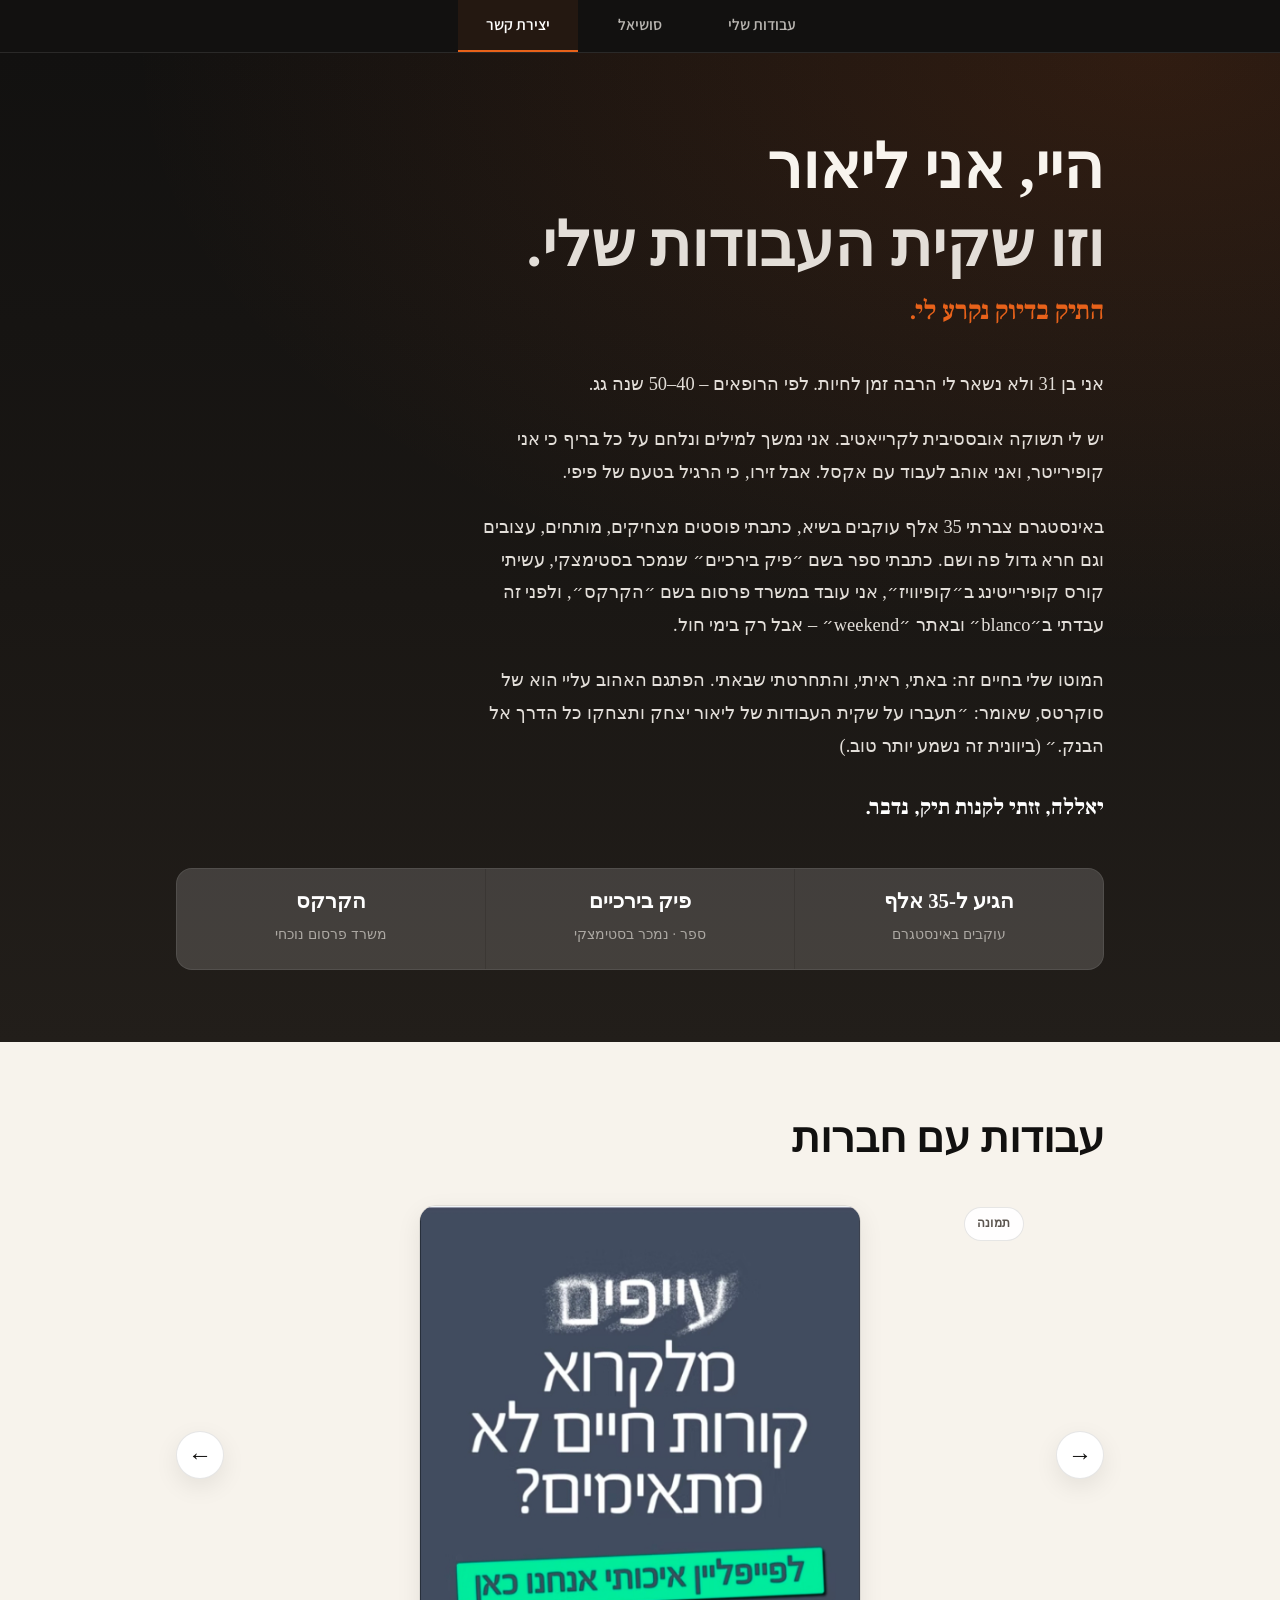
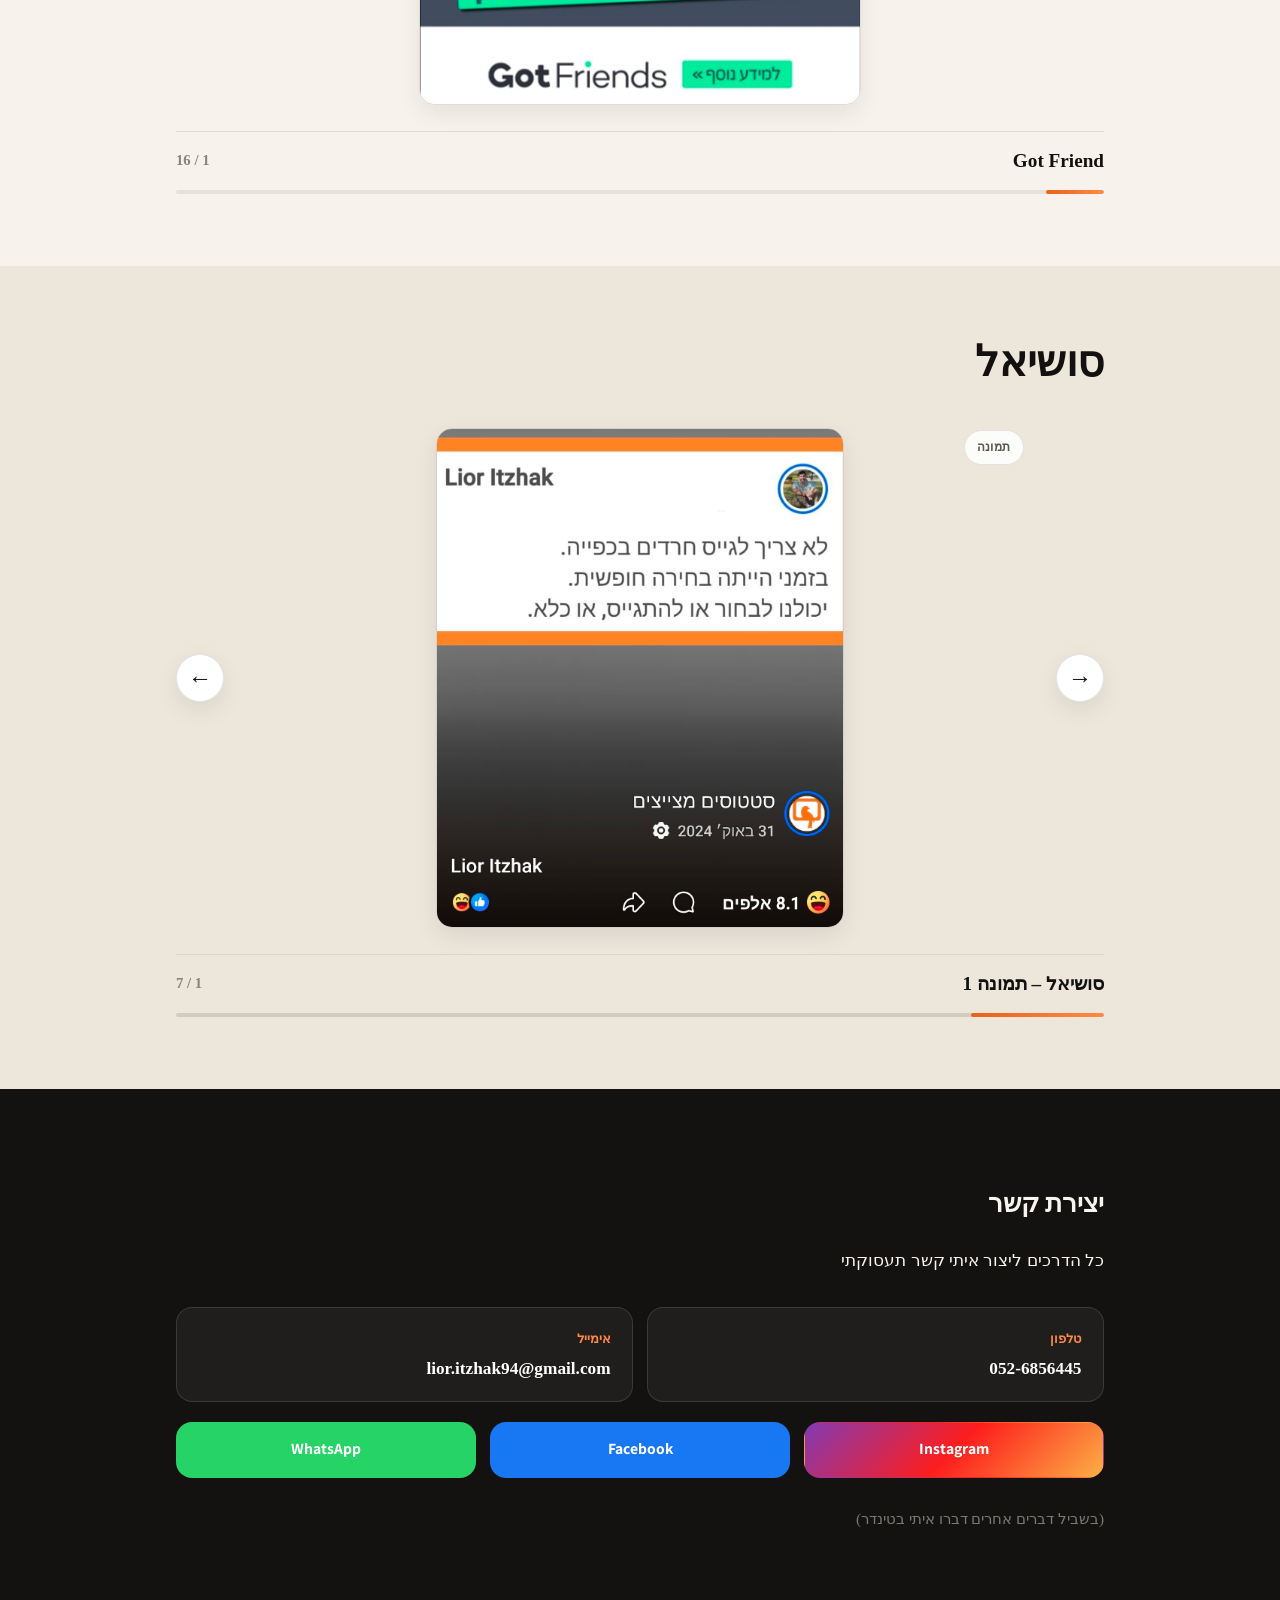
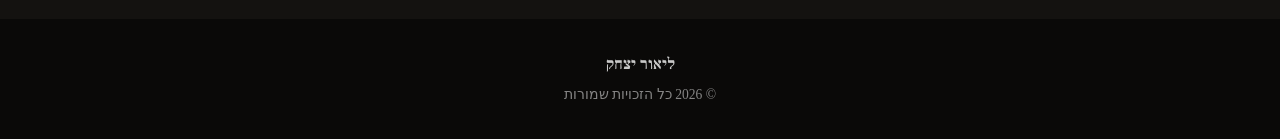
==== index.html @ 37bd74d2 "Update book title and description in HTML, enhance text styling in CSS for improved readability and " ====
<!DOCTYPE html>
<html lang="he" dir="rtl">
<head>
  <meta charset="UTF-8">
  <meta name="viewport" content="width=device-width, initial-scale=1.0, viewport-fit=cover">
  <meta name="description" content="ליאור יצחק – קופירייטר. תיק עבודות, חברות, סושיאל וסרטונים.">
  <meta name="theme-color" content="#141210">
  <title>ליאור יצחק | קופירייטר</title>
  <link rel="stylesheet" href="styles.css">
</head>
<body>
  <a class="skip-link" href="#main-content">דלג לתוכן הראשי</a>

  <header class="site-nav" role="banner">
    <nav class="site-nav-inner" aria-label="ניווט בעמוד">
      <ul class="site-nav-list">
        <li><a href="#companies-section" data-section="companies-section">עבודות שלי</a></li>
        <li><a href="#social-section" data-section="social-section">סושיאל</a></li>
        <li><a href="#contact-section" data-section="contact-section">יצירת קשר</a></li>
      </ul>
    </nav>
  </header>

  <main id="main-content" class="site-main" tabindex="-1">
    <section class="opening" aria-labelledby="hero-heading">
      <div class="opening-inner">
        <h1 id="hero-heading">היי, אני ליאור<br><span class="hero-accent">וזו שקית העבודות שלי.</span></h1>
        <p class="opening-lead">התיק בדיוק נקרע לי.</p>

        <div class="opening-body">
          <p>אני בן 31 ולא נשאר לי הרבה זמן לחיות. לפי הרופאים – 40–50 שנה גג.</p>
          <p>
            יש לי תשוקה אובססיבית לקרייאטיב. אני נמשך למילים ונלחם על כל בריף כי אני קופירייטר,
            ואני אוהב לעבוד עם אקסל. אבל זירו, כי הרגיל בטעם של פיפי.
          </p>
          <p>
            באינסטגרם צברתי 35 אלף עוקבים בשיא, כתבתי פוסטים מצחיקים, מותחים, עצובים
            וגם חרא גדול פה ושם. כתבתי ספר בשם ״פיק בירכיים״ שנמכר בסטימצקי, עשיתי קורס קופירייטינג ב״קופיוויז״,
            אני עובד במשרד פרסום בשם ״הקרקס״, ולפני זה עבדתי ב״blanco״ ובאתר ״weekend״ – אבל רק בימי חול.
          </p>
          <p>
            המוטו שלי בחיים זה: באתי, ראיתי, והתחרטתי שבאתי. הפתגם האהוב עליי הוא של סוקרטס, שאומר:
            ״תעברו על שקית העבודות של ליאור יצחק ותצחקו כל הדרך אל הבנק.״
            (ביוונית זה נשמע יותר טוב.)
          </p>
          <p class="opening-closer">יאללה, זזתי לקנות תיק, נדבר.</p>
        </div>

        <ul class="stats-bar" aria-label="נקודות עיקריות">
          <li><strong>הגיע ל-35 אלף</strong><span>עוקבים באינסטגרם</span></li>
          <li><strong>פיק בירכיים</strong><span>ספר · נמכר בסטימצקי</span></li>
          <li><strong>הקרקס</strong><span>משרד פרסום נוכחי</span></li>
        </ul>
      </div>
    </section>

    <section id="companies-section" class="showcase" aria-labelledby="companies-heading">
      <div class="showcase-inner">
        <div class="showcase-head">
          <h2 id="companies-heading">עבודות עם חברות</h2>
        </div>
        <div id="companies-carousel" class="carousel-mount"></div>
      </div>
    </section>

    <section id="social-section" class="showcase showcase--alt" aria-labelledby="social-heading">
      <div class="showcase-inner">
        <div class="showcase-head">
          <h2 id="social-heading">סושיאל</h2>
        </div>
        <div id="social-carousel" class="carousel-mount"></div>
      </div>
    </section>

    <section id="contact-section" class="contact-section" aria-labelledby="contact-heading">
      <div class="contact-inner">
        <div class="showcase-head showcase-head--light">
          <h2 id="contact-heading">יצירת קשר</h2>
          <p class="contact-intro">כל הדרכים ליצור איתי קשר תעסוקתי</p>
        </div>
        <ul class="contact-list">
          <li>
            <a class="contact-card" href="tel:+972526856445">
              <span class="contact-card-label">טלפון</span>
              <span class="contact-card-value">052-6856445</span>
            </a>
          </li>
          <li>
            <a class="contact-card" href="mailto:lior.itzhak94@gmail.com">
              <span class="contact-card-label">אימייל</span>
              <span class="contact-card-value">lior.itzhak94@gmail.com</span>
            </a>
          </li>
        </ul>

        <div class="social-buttons" aria-label="רשתות חברתיות">
          <a class="social-btn social-btn--instagram" href="https://www.instagram.com/lioritzhak94/" rel="noopener noreferrer">
            Instagram
            <span class="sr-only"> – נפתח בחלון חדש</span>
          </a>
          <a class="social-btn social-btn--facebook" href="https://www.facebook.com/share/1HHZQSNq8X/" rel="noopener noreferrer">
            Facebook
            <span class="sr-only"> – נפתח בחלון חדש</span>
          </a>
          <a class="social-btn social-btn--whatsapp" href="https://wa.me/972526856445" rel="noopener noreferrer">
            WhatsApp
            <span class="sr-only"> – נפתח בחלון חדש</span>
          </a>
        </div>
        <p class="humor-note">(בשביל דברים אחרים דברו איתי בטינדר)</p>
      </div>
    </section>
  </main>

  <footer class="site-footer" role="contentinfo">
    <p class="footer-name">ליאור יצחק</p>
    <p class="copyright">© <span id="year"></span> כל הזכויות שמורות</p>
  </footer>

  <script src="media-data.js"></script>
  <script src="main.js"></script>
</body>
</html>
---- styles.css ----
@import url("https://fonts.googleapis.com/css2?family=Assistant:wght@400;500;600;700;800&family=Frank+Ruhl+Libre:wght@500;700;800;900&display=swap");

:root {
  --ink: #121110;
  --ink-soft: #5c5650;
  --ink-muted: #8a837a;
  --cream: #f7f3ec;
  --cream-dark: #ece6db;
  --white: #ffffff;
  --dark: #141210;
  --dark-soft: #1f1c19;
  --accent: #e8621a;
  --accent-light: #ff8a47;
  --accent-dark: #b84a12;
  --line: rgba(18, 17, 16, 0.1);
  --line-dark: rgba(255, 255, 255, 0.12);
  --focus: #2563eb;
  --font-body: "Assistant", "Segoe UI", Tahoma, Arial, sans-serif;
  --font-display: "Frank Ruhl Libre", "Assistant", Georgia, "Times New Roman", serif;
  --max: 62rem;
  --radius: 24px;
  --radius-md: 16px;
  --radius-sm: 10px;
  --shadow-lg: 0 32px 64px rgba(0, 0, 0, 0.18);
  --shadow-md: 0 16px 40px rgba(0, 0, 0, 0.1);
  --shadow-sm: 0 8px 24px rgba(0, 0, 0, 0.08);
  --nav-height: 3.25rem;
  --text-body: 1.125rem;
  --leading-body: 1.75;
  --leading-tight: 1.2;
}

*,
*::before,
*::after {
  box-sizing: border-box;
}

html {
  scroll-behavior: smooth;
  scroll-padding-top: calc(var(--nav-height) + 0.75rem);
  -webkit-text-size-adjust: 100%;
  text-size-adjust: 100%;
}

@media (prefers-reduced-motion: reduce) {
  html {
    scroll-behavior: auto;
  }

  *,
  *::before,
  *::after {
    animation-duration: 0.01ms !important;
    transition-duration: 0.01ms !important;
  }
}

body {
  margin: 0;
  font-family: var(--font);
  font-size: 1.0625rem;
  line-height: 1.7;
  color: var(--ink);
  background: var(--cream);
  -webkit-font-smoothing: antialiased;
  overflow-x: hidden;
}

.sr-only {
  position: absolute;
  width: 1px;
  height: 1px;
  padding: 0;
  margin: -1px;
  overflow: hidden;
  clip: rect(0, 0, 0, 0);
  white-space: nowrap;
  border: 0;
}

.skip-link {
  position: absolute;
  top: 0;
  right: 0;
  z-index: 1000;
  padding: 0.85rem 1.25rem;
  background: var(--dark);
  color: #fff;
  font-weight: 700;
  text-decoration: none;
  transform: translateY(-120%);
}

.skip-link:focus {
  transform: translateY(0);
  outline: 4px solid var(--focus);
  outline-offset: 3px;
}

:focus-visible {
  outline: 4px solid var(--focus);
  outline-offset: 3px;
}

a {
  color: var(--accent-dark);
}

.site-main {
  overflow: hidden;
}

/* ========== NAV ========== */
.site-nav {
  position: sticky;
  top: 0;
  z-index: 900;
  background: #121110;
  border-bottom: 1px solid rgba(255, 255, 255, 0.1);
  padding-top: env(safe-area-inset-top);
}

.site-nav-inner {
  max-width: var(--max);
  margin: 0 auto;
  min-height: var(--nav-height);
}

.site-nav-list {
  display: flex;
  justify-content: center;
  align-items: stretch;
  gap: 0;
  margin: 0;
  padding: 0;
  list-style: none;
  height: 100%;
  min-height: var(--nav-height);
}

.site-nav-list li {
  flex: 1;
  display: flex;
}

.site-nav-list li:not(:last-child) {
  border-left: 1px solid rgba(255, 255, 255, 0.1);
}

.site-nav-list a {
  display: flex;
  flex: 1;
  align-items: center;
  justify-content: center;
  min-height: var(--nav-height);
  padding: 0 1rem;
  border-bottom: 2px solid transparent;
  border-radius: 0;
  text-decoration: none;
  color: rgba(248, 244, 238, 0.72);
  font-family: var(--font-body);
  font-size: 0.92rem;
  font-weight: 600;
  letter-spacing: 0;
  white-space: nowrap;
  transition: color 0.2s ease, border-color 0.2s ease, background 0.2s ease;
}

.site-nav-list a:hover {
  color: #fff;
  background: rgba(255, 255, 255, 0.04);
}

.site-nav-list a.is-active,
.site-nav-list a[aria-current="true"] {
  color: #fff;
  border-bottom-color: var(--accent);
  background: rgba(232, 98, 26, 0.08);
  box-shadow: none;
}

.site-nav-list a:focus-visible {
  color: #fff;
  background: rgba(255, 255, 255, 0.06);
}

#companies-section,
#social-section,
#contact-section {
  scroll-margin-top: calc(var(--nav-height) + 0.75rem);
}

/* ========== OPENING ========== */
.opening {
  position: relative;
  background:
    radial-gradient(ellipse 80% 60% at 90% 0%, rgba(232, 98, 26, 0.14), transparent),
    linear-gradient(180deg, #121110 0%, #1a1714 55%, #221e1a 100%);
  color: #f8f4ee;
}

.opening-inner {
  max-width: var(--max);
  margin: 0 auto;
  padding: 3.5rem 1.5rem 4rem;
}

.opening-header {
  margin-bottom: 2.5rem;
  padding-bottom: 1.5rem;
  border-bottom: 1px solid var(--line-dark);
}

.opening-brand {
  margin: 0 0 0.35rem;
  font-family: var(--font-display);
  font-size: clamp(1.1rem, 2.5vw, 1.35rem);
  font-weight: 800;
  letter-spacing: 0;
  color: var(--accent-light);
}

.opening-kicker {
  margin: 0;
  font-size: 0.9rem;
  font-weight: 600;
  letter-spacing: 0;
  color: rgba(248, 244, 238, 0.55);
}

.opening h1 {
  margin: 0 0 1rem;
  font-size: clamp(2.15rem, 7vw, 3.85rem);
  font-weight: 900;
  line-height: 1.12;
  letter-spacing: 0;
}

.hero-accent {
  display: block;
  margin-top: 0.15em;
  color: rgba(248, 244, 238, 0.9);
  font-weight: 800;
}

.opening-lead {
  margin: 0 0 2.5rem;
  font-family: var(--font-display);
  font-size: clamp(1.25rem, 3vw, 1.65rem);
  font-weight: 700;
  line-height: var(--leading-tight);
  color: var(--accent);
}

.opening-body {
  max-width: 38rem;
  font-size: 1.125rem;
  line-height: 1.78;
  color: rgba(248, 244, 238, 0.9);
}

.opening-body p {
  margin: 0 0 1.4rem;
}

.opening-closer {
  margin-top: 2rem !important;
  font-family: var(--font-display);
  font-size: 1.35rem !important;
  font-weight: 800;
  line-height: var(--leading-tight);
  color: #fff;
}

.stats-bar {
  display: grid;
  grid-template-columns: repeat(3, 1fr);
  gap: 1px;
  margin: 3rem 0 0;
  padding: 0;
  list-style: none;
  background: var(--line-dark);
  border: 1px solid var(--line-dark);
  border-radius: var(--radius-md);
  overflow: hidden;
}

.stats-bar li {
  padding: 1.25rem 1rem;
  background: rgba(255, 255, 255, 0.04);
  text-align: center;
}

.stats-bar strong {
  display: block;
  margin-bottom: 0.35rem;
  font-size: 1.3rem;
  font-weight: 800;
  line-height: var(--leading-tight);
  color: #fff;
}

.stats-bar span {
  font-size: 0.88rem;
  font-weight: 500;
  color: rgba(248, 244, 238, 0.58);
  line-height: 1.45;
}

/* ========== SHOWCASE ========== */
.showcase {
  padding: 4.5rem 0;
  background: var(--cream);
}

.showcase--alt {
  background: var(--cream-dark);
}

.showcase-inner {
  max-width: var(--max);
  margin: 0 auto;
  padding: 0 1.5rem;
}

.showcase-head {
  margin-bottom: 2rem;
}

.showcase-head--light .showcase-label--light {
  background: rgba(232, 98, 26, 0.2);
  color: var(--accent-light);
}

.showcase-head--light h2,
.showcase-head--light .contact-intro {
  color: #f8f4ee;
}

.showcase-label {
  display: inline-block;
  margin-bottom: 0.75rem;
  padding: 0.3rem 0.75rem;
  background: rgba(232, 98, 26, 0.1);
  color: var(--accent-dark);
  border-radius: 999px;
  font-size: 0.82rem;
  font-weight: 700;
  letter-spacing: 0;
}

.showcase h2 {
  margin: 0;
  font-size: clamp(1.9rem, 4.5vw, 2.65rem);
  font-weight: 800;
  line-height: 1.15;
  letter-spacing: 0;
}

/* ========== CAROUSEL ========== */
.carousel-mount {
  width: 100%;
}

.carousel {
  position: relative;
}

.carousel-frame {
  position: relative;
  background: transparent;
  border: none;
  box-shadow: none;
  overflow: visible;
}

.carousel-viewport {
  position: relative;
  min-height: min(68vw, 520px);
  display: flex;
  align-items: center;
  justify-content: center;
  background: transparent;
  touch-action: pan-y pinch-zoom;
}

.carousel-slide {
  width: 100%;
}

.carousel-slide[hidden] {
  display: none;
}

.carousel-media {
  position: relative;
  display: flex;
  align-items: center;
  justify-content: center;
  min-height: min(68vw, 520px);
  padding: 0.5rem 4.5rem;
}

.carousel-badge {
  position: absolute;
  top: 0.75rem;
  right: calc(4.5rem + 0.5rem);
  z-index: 1;
  padding: 0.35rem 0.75rem;
  background: rgba(255, 255, 255, 0.92);
  color: var(--ink-soft);
  border: 1px solid var(--line);
  border-radius: 999px;
  font-size: 0.78rem;
  font-weight: 700;
  letter-spacing: 0.04em;
}

.carousel-slide img {
  display: block;
  max-width: 100%;
  max-height: min(68vw, 500px);
  width: auto;
  height: auto;
  border-radius: var(--radius-md);
  border: 1px solid var(--line);
  box-shadow: var(--shadow-sm);
}

.carousel-slide video {
  display: block;
  width: 100%;
  max-height: min(68vw, 500px);
  border-radius: var(--radius-md);
  background: var(--cream-dark);
  border: 1px solid var(--line);
  box-shadow: var(--shadow-sm);
}

.carousel-arrow {
  position: absolute;
  top: 50%;
  transform: translateY(-50%);
  z-index: 3;
  width: 3rem;
  height: 3rem;
  min-width: 3rem;
  min-height: 3rem;
  padding: 0;
  border: 1px solid var(--line);
  border-radius: 999px;
  background: var(--white);
  color: var(--ink);
  font-family: inherit;
  cursor: pointer;
  box-shadow: var(--shadow-sm);
  display: inline-flex;
  align-items: center;
  justify-content: center;
  transition: background 0.2s ease, transform 0.2s ease, border-color 0.2s ease;
}

.carousel-arrow-icon {
  font-size: 1.5rem;
  line-height: 1;
  font-weight: 700;
}

.carousel-arrow:hover:not(:disabled) {
  background: var(--cream);
  border-color: rgba(232, 98, 26, 0.35);
  transform: translateY(-50%) scale(1.04);
}

.carousel-arrow:disabled {
  opacity: 0.35;
  cursor: not-allowed;
}

.carousel-arrow-prev {
  right: 0;
}

.carousel-arrow-next {
  left: 0;
}

.carousel-panel {
  margin-top: 1rem;
  padding: 1rem 0 0;
  background: transparent;
  border: none;
  border-top: 1px solid var(--line);
  border-radius: 0;
  box-shadow: none;
}

.showcase--alt .carousel-panel {
  border-top-color: rgba(18, 17, 16, 0.08);
}

.showcase--alt .carousel-badge {
  background: rgba(255, 255, 255, 0.85);
}

.carousel-footer {
  display: flex;
  align-items: flex-start;
  justify-content: space-between;
  gap: 1rem;
  margin-bottom: 1rem;
}

.carousel-caption {
  margin: 0;
  font-size: 1.2rem;
  font-weight: 700;
  color: var(--ink);
  line-height: 1.35;
}

.carousel-status {
  margin: 0;
  flex-shrink: 0;
  font-size: 0.92rem;
  font-weight: 600;
  color: var(--ink-muted);
  font-variant-numeric: tabular-nums;
}

.carousel-progress {
  height: 4px;
  background: rgba(18, 17, 16, 0.08);
  border-radius: 999px;
  overflow: hidden;
}

.showcase--alt .carousel-progress {
  background: rgba(18, 17, 16, 0.12);
}

.carousel-progress-bar {
  display: block;
  height: 100%;
  width: 0;
  background: linear-gradient(90deg, var(--accent), var(--accent-light));
  border-radius: 999px;
  transition: width 0.35s ease;
}

/* ========== CONTACT ========== */
.contact-section {
  background: var(--dark);
  color: #f8f4ee;
  padding: 4.5rem 0;
}

.contact-inner {
  max-width: var(--max);
  margin: 0 auto;
  padding: 0 1.5rem;
}

.contact-intro {
  margin: 0.75rem 0 0;
  color: rgba(248, 244, 238, 0.68);
  font-size: 1.08rem;
  line-height: 1.65;
}

.contact-list {
  list-style: none;
  margin: 2rem 0 0;
  padding: 0;
  display: grid;
  gap: 0.85rem;
}

.social-buttons {
  display: grid;
  grid-template-columns: repeat(3, 1fr);
  gap: 0.85rem;
  margin-top: 1.25rem;
}

.social-btn {
  display: flex;
  align-items: center;
  justify-content: center;
  min-height: 3.5rem;
  padding: 0.85rem 1rem;
  border-radius: var(--radius-md);
  text-decoration: none;
  font-family: var(--font-body);
  font-size: 0.98rem;
  font-weight: 700;
  letter-spacing: 0;
  color: #fff !important;
  border: 1px solid transparent;
  transition: transform 0.2s ease, opacity 0.2s ease;
}

.social-btn:hover {
  transform: translateY(-2px);
  opacity: 0.92;
}

.social-btn--instagram {
  background: linear-gradient(135deg, #833ab4, #fd1d1d, #fcb045);
}

.social-btn--facebook {
  background: #1877f2;
}

.social-btn--whatsapp {
  background: #25d366;
}

.contact-card {
  display: flex;
  flex-direction: column;
  gap: 0.3rem;
  padding: 1.25rem 1.35rem;
  background: rgba(255, 255, 255, 0.05);
  border: 1px solid var(--line-dark);
  border-radius: var(--radius-md);
  text-decoration: none;
  color: #fff !important;
  transition: background 0.2s ease, border-color 0.2s ease, transform 0.2s ease;
}

.contact-card:hover {
  background: rgba(255, 255, 255, 0.08);
  border-color: rgba(232, 98, 26, 0.45);
  transform: translateY(-2px);
}

.contact-card-label {
  font-size: 0.82rem;
  font-weight: 700;
  letter-spacing: 0;
  color: var(--accent-light);
}

.contact-card-value {
  font-size: 1.08rem;
  font-weight: 600;
  line-height: 1.45;
}

.humor-note {
  margin-top: 1.75rem;
  color: rgba(248, 244, 238, 0.45);
  font-size: 0.95rem;
}

/* ========== FOOTER ========== */
.site-footer {
  padding: 2rem 1.5rem;
  text-align: center;
  background: #0a0908;
  color: rgba(255, 255, 255, 0.5);
}

.footer-name {
  margin: 0 0 0.35rem;
  font-family: var(--font-display);
  font-size: 1rem;
  font-weight: 700;
  color: rgba(255, 255, 255, 0.78);
}

.copyright {
  margin: 0;
  font-size: 0.85rem;
}

@media (max-width: 640px) {
  :root {
    --nav-height: 3rem;
  }

  .site-nav-list a {
    padding: 0 0.4rem;
    font-size: 0.8rem;
  }

  body {
    font-size: 1.125rem;
    line-height: 1.8;
  }

  .opening-inner {
    padding: 2rem 1.15rem 2.5rem;
    padding-left: max(1.15rem, env(safe-area-inset-left));
    padding-right: max(1.15rem, env(safe-area-inset-right));
  }

  .opening h1 {
    font-size: clamp(1.95rem, 8.5vw, 2.5rem);
    line-height: 1.18;
  }

  .opening-lead {
    margin-bottom: 1.75rem;
    font-size: 1.2rem;
  }

  .opening-body {
    font-size: 1.125rem;
    line-height: 1.82;
  }

  .opening-body p {
    margin-bottom: 1.15rem;
  }

  .opening-closer {
    font-size: 1.2rem !important;
  }

  .stats-bar {
    grid-template-columns: 1fr;
    margin-top: 2rem;
  }

  .stats-bar li {
    padding: 1rem 1.1rem;
    text-align: right;
  }

  .stats-bar strong {
    font-size: 1.2rem;
  }

  .stats-bar span {
    font-size: 0.95rem;
  }

  .showcase {
    padding: 2.75rem 0;
  }

  .showcase-inner,
  .contact-inner {
    padding-left: max(1.15rem, env(safe-area-inset-left));
    padding-right: max(1.15rem, env(safe-area-inset-right));
  }

  .showcase-head {
    margin-bottom: 1.25rem;
  }

  .showcase h2 {
    font-size: 1.75rem;
    line-height: 1.2;
  }

  /* קרוסלה – חצים בצדדים */
  .carousel-frame {
    position: relative;
  }

  .carousel-viewport {
    min-height: auto;
  }

  .carousel-media {
    min-height: auto;
    padding: 0 2.6rem;
  }

  .carousel-slide img,
  .carousel-slide video {
    width: 100%;
    max-height: 74vh;
    border-radius: var(--radius-sm);
  }

  .carousel-badge {
    top: 0.5rem;
    right: 2.6rem;
    font-size: 0.85rem;
    padding: 0.4rem 0.8rem;
  }

  .carousel-arrow {
    position: absolute;
    top: 50%;
    transform: translateY(-50%);
    width: 2.5rem;
    height: 2.5rem;
    min-width: 2.5rem;
    min-height: 2.5rem;
    border-radius: 999px;
  }

  .carousel-arrow-icon {
    font-size: 1.2rem;
  }

  .carousel-arrow:hover:not(:disabled) {
    transform: translateY(-50%) scale(1.05);
  }

  .carousel-arrow-prev {
    right: 0.15rem;
    left: auto;
  }

  .carousel-arrow-next {
    left: 0.15rem;
    right: auto;
  }

  .carousel-panel {
    margin-top: 0.75rem;
    padding-top: 0.85rem;
  }

  .carousel-footer {
    flex-direction: column;
    align-items: flex-start;
    gap: 0.35rem;
    margin-bottom: 0.75rem;
  }

  .carousel-caption {
    font-size: 1.15rem;
  }

  .carousel-status {
    font-size: 1rem;
  }

  .carousel-progress {
    height: 6px;
  }

  .contact-section {
    padding: 2.75rem 0;
    padding-bottom: max(2.75rem, env(safe-area-inset-bottom));
  }

  .contact-intro {
    font-size: 1.05rem;
    line-height: 1.6;
  }

  .contact-list {
    margin-top: 1.25rem;
  }

  .contact-card {
    min-height: 4.25rem;
    padding: 1.1rem 1.15rem;
  }

  .contact-card-value {
    font-size: 1.05rem;
    word-break: break-word;
  }

  .social-buttons {
    grid-template-columns: 1fr;
    gap: 0.75rem;
    margin-top: 1rem;
  }

  .social-btn {
    min-height: 3.75rem;
    font-size: 1.05rem;
  }

  .humor-note {
    font-size: 0.9rem;
    line-height: 1.55;
  }

  .site-footer {
    padding-bottom: max(2rem, env(safe-area-inset-bottom));
  }
}

@media (max-width: 540px) {
  .stats-bar {
    grid-template-columns: 1fr;
  }
}

@media (min-width: 768px) {
  .site-nav-inner {
    padding: 0 2rem;
  }

  .site-nav-list {
    justify-content: center;
    gap: 0;
  }

  .site-nav-list li {
    flex: 0 1 auto;
  }

  .site-nav-list li:not(:last-child) {
    border-left: none;
  }

  .site-nav-list li + li {
    margin-right: 0.15rem;
  }

  .site-nav-list a {
    min-width: 7.5rem;
    padding: 0 1.35rem;
    font-size: 0.98rem;
  }

  .opening-inner {
    padding: 5rem 2rem 4.5rem;
  }

  .opening-body {
    font-size: 1.15rem;
    max-width: 40rem;
  }

  .showcase-inner,
  .contact-inner {
    padding: 0 2rem;
  }

  .contact-list {
    grid-template-columns: repeat(2, 1fr);
  }
}

@media (prefers-contrast: more) {
  .opening,
  .contact-section {
    background: #000;
  }

  .carousel-arrow {
    border: 2px solid #000;
  }
}
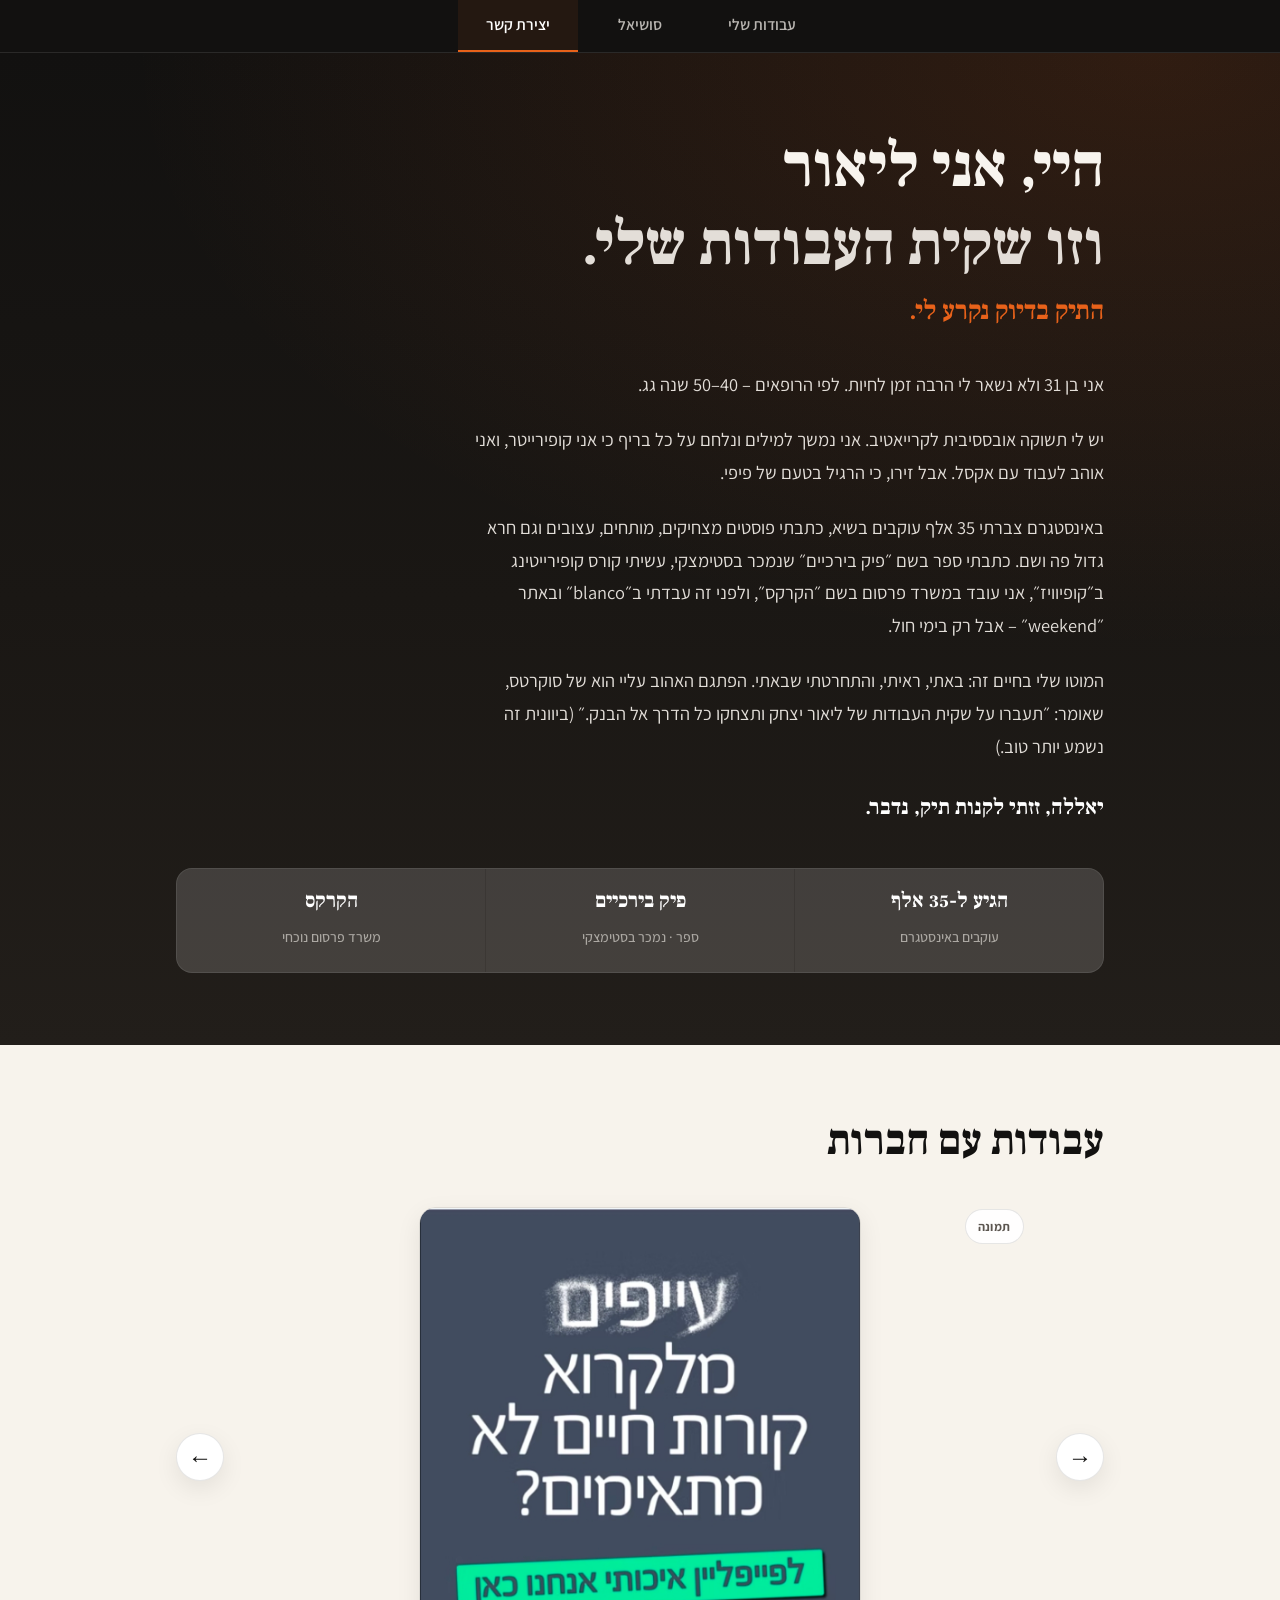
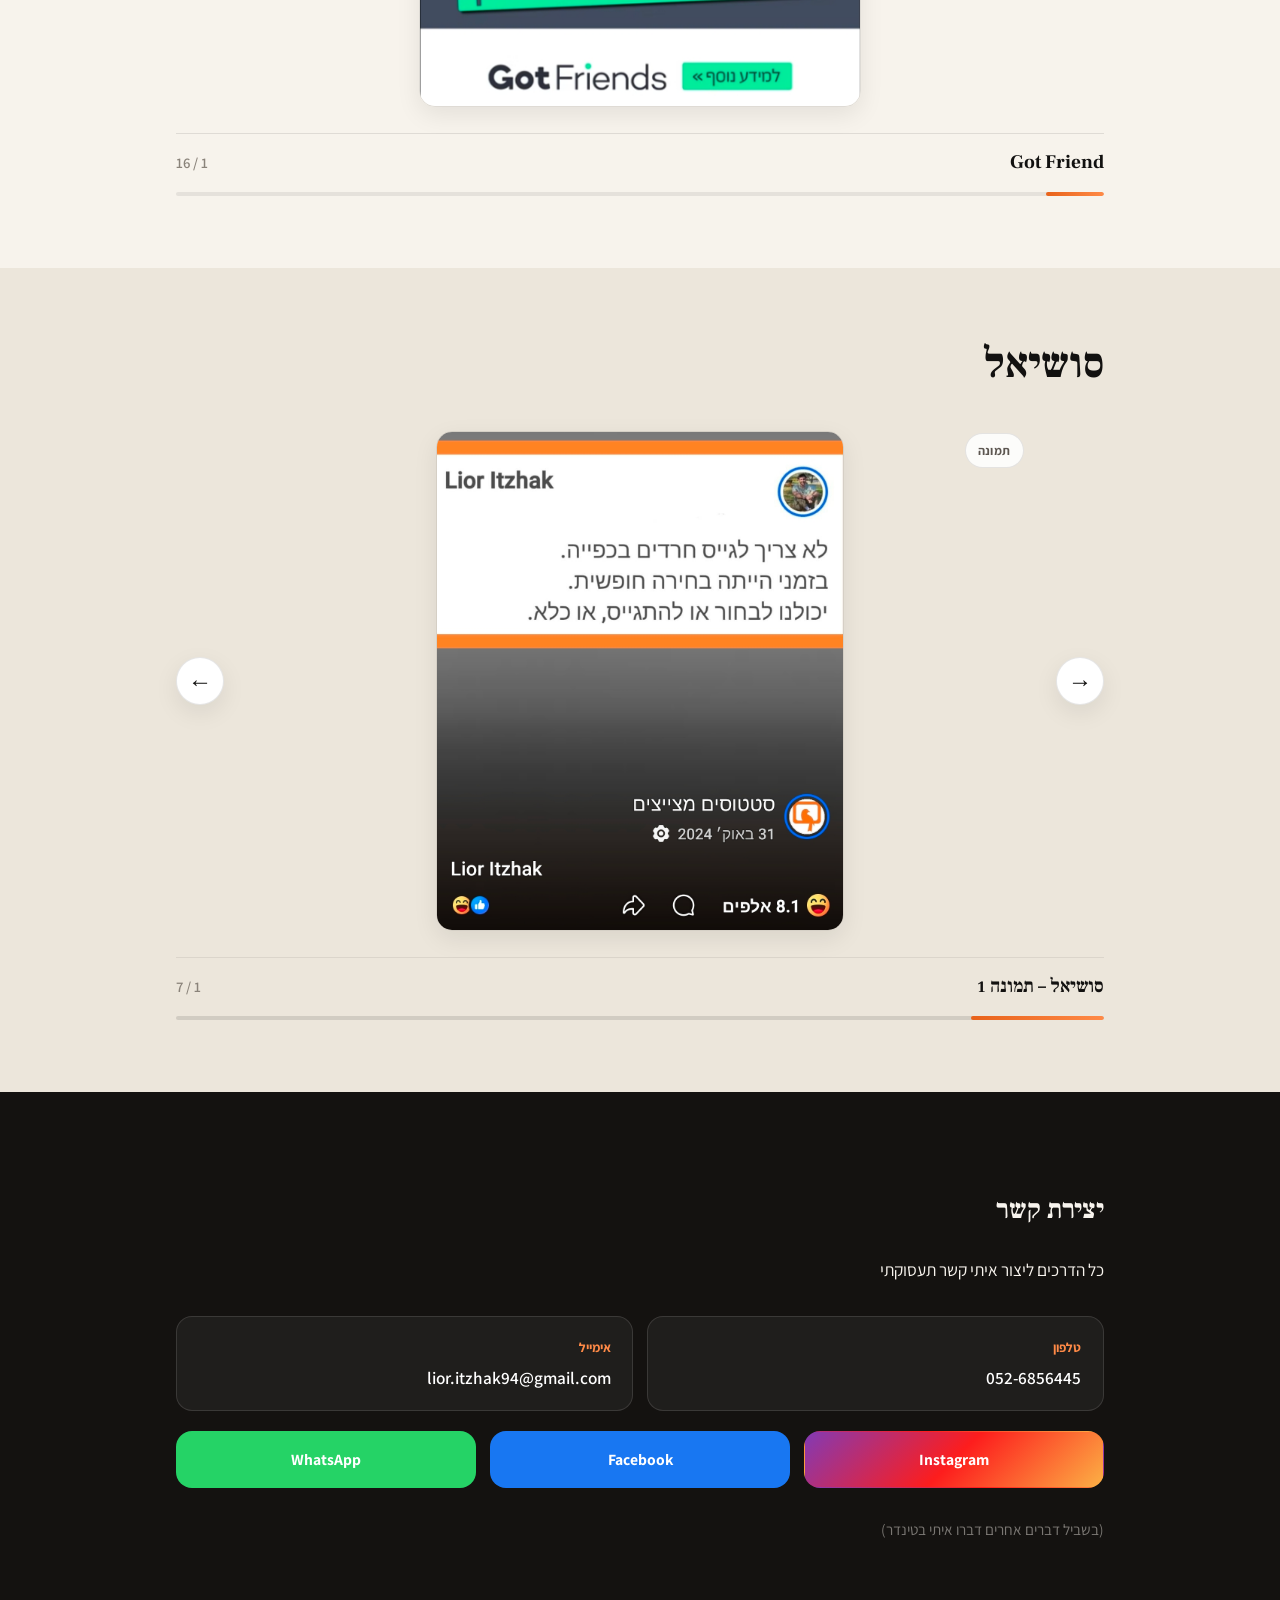
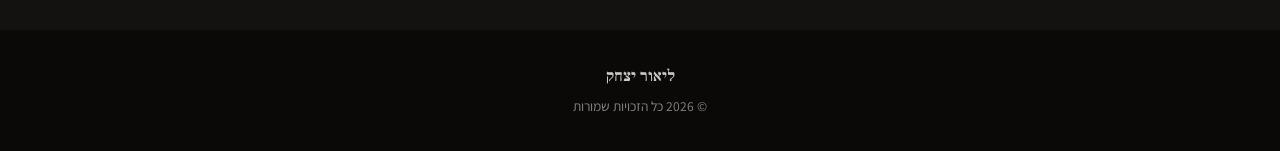
==== commit 760d87de: "Polish Hebrew typography with display fonts and font preconnect. Add Frank Ruhl Libre and Assistant " ====
--- a/index.html
+++ b/index.html
@@ -6,6 +6,8 @@
   <meta name="description" content="ליאור יצחק – קופירייטר. תיק עבודות, חברות, סושיאל וסרטונים.">
   <meta name="theme-color" content="#141210">
   <title>ליאור יצחק | קופירייטר</title>
+  <link rel="preconnect" href="https://fonts.googleapis.com">
+  <link rel="preconnect" href="https://fonts.gstatic.com" crossorigin>
   <link rel="stylesheet" href="styles.css">
 </head>
 <body>
--- a/styles.css
+++ b/styles.css
@@ -41,6 +41,8 @@
   scroll-padding-top: calc(var(--nav-height) + 0.75rem);
   -webkit-text-size-adjust: 100%;
   text-size-adjust: 100%;
+  text-rendering: optimizeLegibility;
+  font-kerning: normal;
 }
 
 @media (prefers-reduced-motion: reduce) {
@@ -58,13 +60,24 @@
 
 body {
   margin: 0;
-  font-family: var(--font);
-  font-size: 1.0625rem;
-  line-height: 1.7;
+  font-family: var(--font-body);
+  font-size: var(--text-body);
+  font-weight: 400;
+  line-height: var(--leading-body);
   color: var(--ink);
   background: var(--cream);
   -webkit-font-smoothing: antialiased;
+  -moz-osx-font-smoothing: grayscale;
   overflow-x: hidden;
+}
+
+h1,
+h2,
+h3,
+.stats-bar strong,
+.carousel-caption {
+  font-family: var(--font-display);
+  font-feature-settings: "kern" 1;
 }
 
 .sr-only {
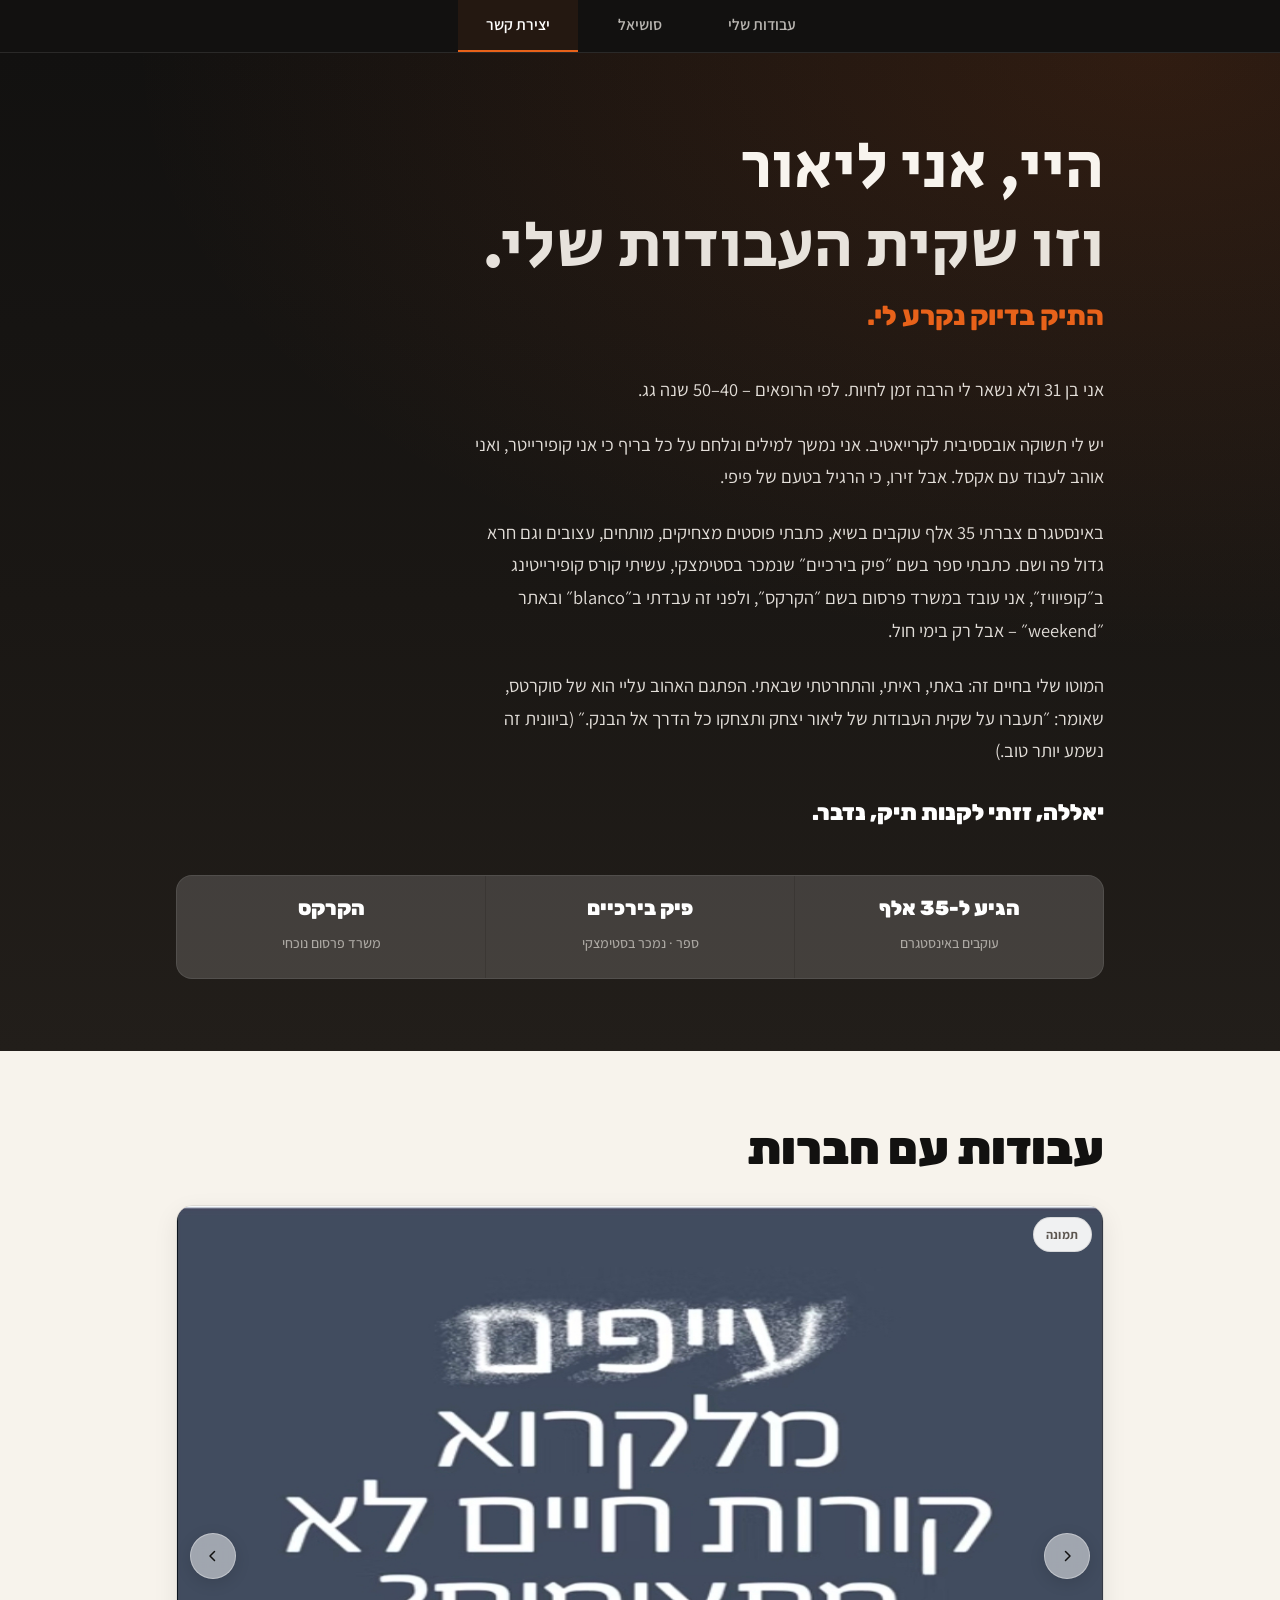
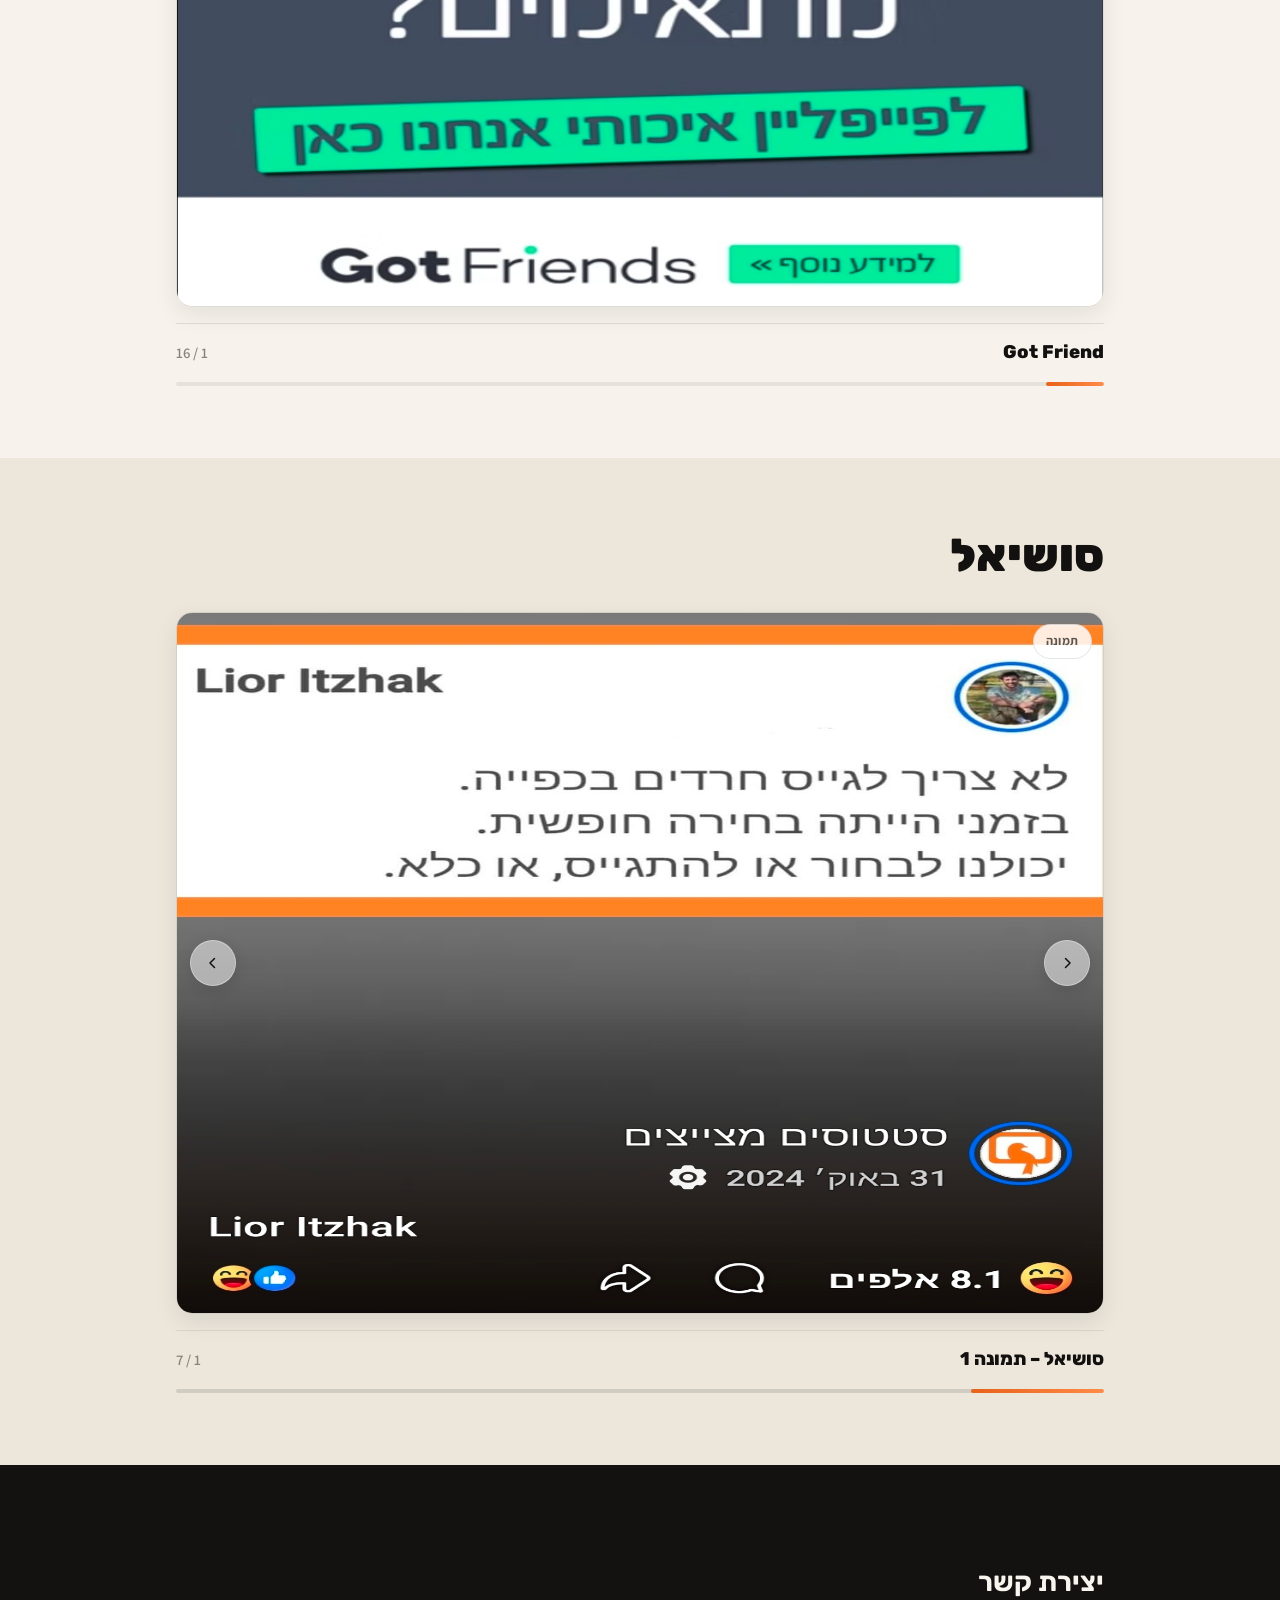
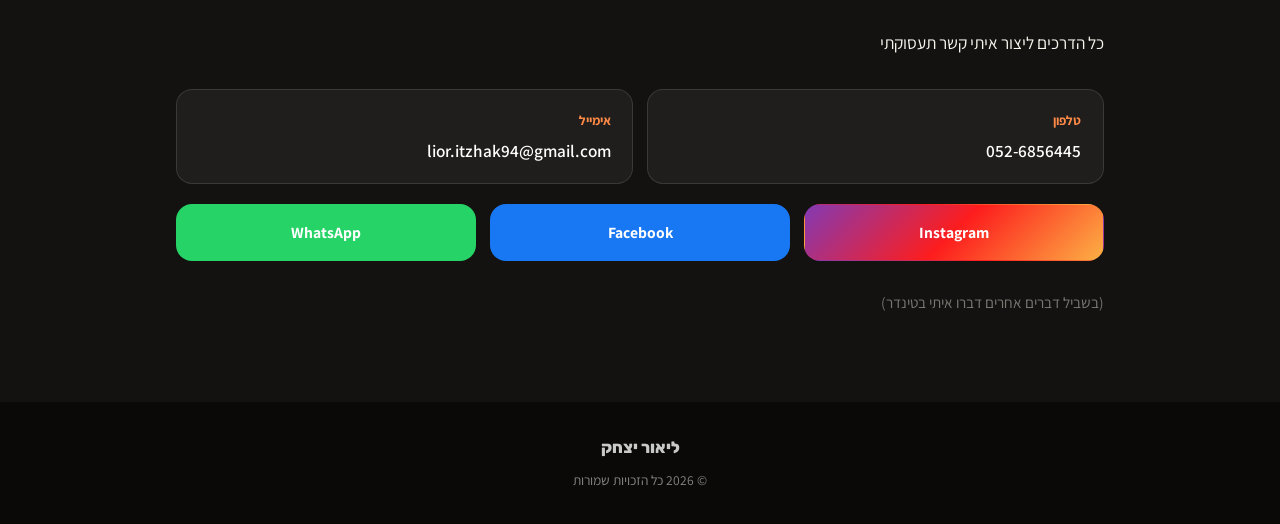
==== commit 9bf073c1: "Add Open Graph tags and share preview image for link sharing. Show תיק עבודות של ליאור יצחק with a b" ====
--- a/index.html
+++ b/index.html
@@ -5,7 +5,23 @@
   <meta name="viewport" content="width=device-width, initial-scale=1.0, viewport-fit=cover">
   <meta name="description" content="ליאור יצחק – קופירייטר. תיק עבודות, חברות, סושיאל וסרטונים.">
   <meta name="theme-color" content="#141210">
-  <title>ליאור יצחק | קופירייטר</title>
+  <title>תיק עבודות של ליאור יצחק | קופירייטר</title>
+  <link rel="canonical" href="https://nati325.github.io/lior-work-bag/">
+  <meta property="og:type" content="website">
+  <meta property="og:url" content="https://nati325.github.io/lior-work-bag/">
+  <meta property="og:site_name" content="ליאור יצחק">
+  <meta property="og:title" content="תיק עבודות של ליאור יצחק">
+  <meta property="og:description" content="ליאור יצחק – קופירייטר. עבודות עם חברות, סושיאל ויצירת קשר.">
+  <meta property="og:image" content="https://nati325.github.io/lior-work-bag/assets/og-share.png">
+  <meta property="og:image:alt" content="תיק עבודות של ליאור יצחק – קופירייטר">
+  <meta property="og:image:width" content="1200">
+  <meta property="og:image:height" content="630">
+  <meta property="og:locale" content="he_IL">
+  <meta name="twitter:card" content="summary_large_image">
+  <meta name="twitter:title" content="תיק עבודות של ליאור יצחק">
+  <meta name="twitter:description" content="ליאור יצחק – קופירייטר. עבודות עם חברות, סושיאל ויצירת קשר.">
+  <meta name="twitter:image" content="https://nati325.github.io/lior-work-bag/assets/og-share.png">
+  <meta name="twitter:image:alt" content="תיק עבודות של ליאור יצחק – קופירייטר">
   <link rel="preconnect" href="https://fonts.googleapis.com">
   <link rel="preconnect" href="https://fonts.gstatic.com" crossorigin>
   <link rel="stylesheet" href="styles.css">
--- a/styles.css
+++ b/styles.css
@@ -1,4 +1,4 @@
-@import url("https://fonts.googleapis.com/css2?family=Assistant:wght@400;500;600;700;800&family=Frank+Ruhl+Libre:wght@500;700;800;900&display=swap");
+@import url("https://fonts.googleapis.com/css2?family=Assistant:wght@400;500;600;700;800&family=Rubik:wght@600;700;800;900&family=Secular+One&display=swap");
 
 :root {
   --ink: #121110;
@@ -16,7 +16,8 @@
   --line-dark: rgba(255, 255, 255, 0.12);
   --focus: #2563eb;
   --font-body: "Assistant", "Segoe UI", Tahoma, Arial, sans-serif;
-  --font-display: "Frank Ruhl Libre", "Assistant", Georgia, "Times New Roman", serif;
+  --font-hero: "Secular One", "Rubik", "Assistant", sans-serif;
+  --font-heading: "Rubik", "Assistant", "Segoe UI", sans-serif;
   --max: 62rem;
   --radius: 24px;
   --radius-md: 16px;
@@ -71,12 +72,20 @@
   overflow-x: hidden;
 }
 
-h1,
+h1 {
+  font-family: var(--font-hero);
+  font-weight: 400;
+  font-feature-settings: "kern" 1;
+}
+
 h2,
 h3,
 .stats-bar strong,
-.carousel-caption {
-  font-family: var(--font-display);
+.carousel-caption,
+.opening-lead,
+.opening-closer,
+.footer-name {
+  font-family: var(--font-heading);
   font-feature-settings: "kern" 1;
 }
 
@@ -227,7 +236,7 @@
 
 .opening-brand {
   margin: 0 0 0.35rem;
-  font-family: var(--font-display);
+  font-family: var(--font-heading);
   font-size: clamp(1.1rem, 2.5vw, 1.35rem);
   font-weight: 800;
   letter-spacing: 0;
@@ -244,25 +253,23 @@
 
 .opening h1 {
   margin: 0 0 1rem;
-  font-size: clamp(2.15rem, 7vw, 3.85rem);
-  font-weight: 900;
-  line-height: 1.12;
+  font-size: clamp(2.35rem, 7.5vw, 4.1rem);
+  font-weight: 400;
+  line-height: 1.08;
   letter-spacing: 0;
 }
 
 .hero-accent {
   display: block;
-  margin-top: 0.15em;
-  color: rgba(248, 244, 238, 0.9);
-  font-weight: 800;
+  margin-top: 0.12em;
+  color: rgba(248, 244, 238, 0.92);
 }
 
 .opening-lead {
   margin: 0 0 2.5rem;
-  font-family: var(--font-display);
-  font-size: clamp(1.25rem, 3vw, 1.65rem);
-  font-weight: 700;
-  line-height: var(--leading-tight);
+  font-size: clamp(1.3rem, 3vw, 1.7rem);
+  font-weight: 800;
+  line-height: 1.25;
   color: var(--accent);
 }
 
@@ -279,10 +286,9 @@
 
 .opening-closer {
   margin-top: 2rem !important;
-  font-family: var(--font-display);
-  font-size: 1.35rem !important;
-  font-weight: 800;
-  line-height: var(--leading-tight);
+  font-size: 1.4rem !important;
+  font-weight: 900;
+  line-height: 1.25;
   color: #fff;
 }
 
@@ -308,8 +314,8 @@
 .stats-bar strong {
   display: block;
   margin-bottom: 0.35rem;
-  font-size: 1.3rem;
-  font-weight: 800;
+  font-size: 1.28rem;
+  font-weight: 900;
   line-height: var(--leading-tight);
   color: #fff;
 }
@@ -365,9 +371,9 @@
 
 .showcase h2 {
   margin: 0;
-  font-size: clamp(1.9rem, 4.5vw, 2.65rem);
-  font-weight: 800;
-  line-height: 1.15;
+  font-size: clamp(2rem, 4.5vw, 2.85rem);
+  font-weight: 900;
+  line-height: 1.1;
   letter-spacing: 0;
 }
 
@@ -390,7 +396,7 @@
 
 .carousel-viewport {
   position: relative;
-  min-height: min(68vw, 520px);
+  min-height: min(72vh, 560px);
   display: flex;
   align-items: center;
   justify-content: center;
@@ -411,15 +417,16 @@
   display: flex;
   align-items: center;
   justify-content: center;
-  min-height: min(68vw, 520px);
-  padding: 0.5rem 4.5rem;
+  width: 100%;
+  min-height: min(72vh, 560px);
+  padding: 0;
 }
 
 .carousel-badge {
   position: absolute;
   top: 0.75rem;
-  right: calc(4.5rem + 0.5rem);
-  z-index: 1;
+  right: 0.75rem;
+  z-index: 2;
   padding: 0.35rem 0.75rem;
   background: rgba(255, 255, 255, 0.92);
   color: var(--ink-soft);
@@ -432,9 +439,9 @@
 
 .carousel-slide img {
   display: block;
+  width: 100%;
   max-width: 100%;
-  max-height: min(68vw, 500px);
-  width: auto;
+  max-height: min(78vh, 720px);
   height: auto;
   border-radius: var(--radius-md);
   border: 1px solid var(--line);
@@ -444,59 +451,103 @@
 .carousel-slide video {
   display: block;
   width: 100%;
-  max-height: min(68vw, 500px);
+  max-height: min(78vh, 720px);
   border-radius: var(--radius-md);
   background: var(--cream-dark);
   border: 1px solid var(--line);
   box-shadow: var(--shadow-sm);
 }
 
+.carousel-zoomable {
+  cursor: zoom-in;
+}
+
+.carousel-slide video.carousel-zoomable {
+  cursor: pointer;
+}
+
+.carousel-zoomable:focus-visible {
+  outline: 4px solid var(--focus);
+  outline-offset: 4px;
+}
+
 .carousel-arrow {
   position: absolute;
   top: 50%;
   transform: translateY(-50%);
-  z-index: 3;
-  width: 3rem;
-  height: 3rem;
-  min-width: 3rem;
-  min-height: 3rem;
+  z-index: 4;
+  width: 2.875rem;
+  height: 2.875rem;
+  min-width: 2.875rem;
+  min-height: 2.875rem;
   padding: 0;
-  border: 1px solid var(--line);
+  border: 1px solid rgba(255, 255, 255, 0.35);
   border-radius: 999px;
-  background: var(--white);
+  background: rgba(255, 255, 255, 0.5);
   color: var(--ink);
   font-family: inherit;
   cursor: pointer;
-  box-shadow: var(--shadow-sm);
+  box-shadow: 0 4px 16px rgba(0, 0, 0, 0.12);
+  backdrop-filter: blur(8px);
+  -webkit-backdrop-filter: blur(8px);
   display: inline-flex;
   align-items: center;
   justify-content: center;
-  transition: background 0.2s ease, transform 0.2s ease, border-color 0.2s ease;
+  transition:
+    background 0.2s ease,
+    border-color 0.2s ease,
+    box-shadow 0.2s ease,
+    transform 0.2s ease,
+    opacity 0.2s ease,
+    color 0.2s ease;
 }
 
 .carousel-arrow-icon {
-  font-size: 1.5rem;
-  line-height: 1;
-  font-weight: 700;
-}
-
-.carousel-arrow:hover:not(:disabled) {
-  background: var(--cream);
-  border-color: rgba(232, 98, 26, 0.35);
+  display: block;
+  width: 1.125rem;
+  height: 1.125rem;
+  flex-shrink: 0;
+  filter: none;
+  transition: filter 0.2s ease;
+}
+
+.carousel-arrow:hover:not(:disabled),
+.carousel-arrow:focus-visible {
+  background: rgba(255, 255, 255, 0.82);
+  color: var(--ink);
+  border-color: rgba(255, 255, 255, 0.65);
+  box-shadow: 0 8px 28px rgba(0, 0, 0, 0.16);
+  backdrop-filter: blur(10px);
+  -webkit-backdrop-filter: blur(10px);
   transform: translateY(-50%) scale(1.04);
+}
+
+.carousel-arrow:hover:not(:disabled) .carousel-arrow-icon,
+.carousel-arrow:focus-visible .carousel-arrow-icon {
+  filter: none;
+}
+
+.carousel-arrow:focus-visible {
+  outline: 3px solid var(--focus);
+  outline-offset: 2px;
+}
+
+.carousel-arrow:active:not(:disabled) {
+  transform: translateY(-50%) scale(0.98);
 }
 
 .carousel-arrow:disabled {
   opacity: 0.35;
   cursor: not-allowed;
+  box-shadow: none;
 }
 
 .carousel-arrow-prev {
-  right: 0;
+  right: 0.85rem;
 }
 
 .carousel-arrow-next {
-  left: 0;
+  left: 0.85rem;
 }
 
 .carousel-panel {
@@ -527,8 +578,8 @@
 
 .carousel-caption {
   margin: 0;
-  font-size: 1.2rem;
-  font-weight: 700;
+  font-size: 1.15rem;
+  font-weight: 800;
   color: var(--ink);
   line-height: 1.35;
 }
@@ -679,9 +730,8 @@
 
 .footer-name {
   margin: 0 0 0.35rem;
-  font-family: var(--font-display);
-  font-size: 1rem;
-  font-weight: 700;
+  font-size: 1.02rem;
+  font-weight: 800;
   color: rgba(255, 255, 255, 0.78);
 }
 
@@ -712,8 +762,8 @@
   }
 
   .opening h1 {
-    font-size: clamp(1.95rem, 8.5vw, 2.5rem);
-    line-height: 1.18;
+    font-size: clamp(2rem, 9vw, 2.75rem);
+    line-height: 1.1;
   }
 
   .opening-lead {
@@ -767,11 +817,11 @@
   }
 
   .showcase h2 {
-    font-size: 1.75rem;
-    line-height: 1.2;
-  }
-
-  /* קרוסלה – חצים בצדדים */
+    font-size: 1.85rem;
+    line-height: 1.15;
+  }
+
+  /* קרוסלה – חצים על המדיה */
   .carousel-frame {
     position: relative;
   }
@@ -782,49 +832,42 @@
 
   .carousel-media {
     min-height: auto;
-    padding: 0 2.6rem;
+    padding: 0;
   }
 
   .carousel-slide img,
   .carousel-slide video {
     width: 100%;
-    max-height: 74vh;
+    max-height: 80vh;
     border-radius: var(--radius-sm);
   }
 
   .carousel-badge {
     top: 0.5rem;
-    right: 2.6rem;
+    right: 0.5rem;
     font-size: 0.85rem;
     padding: 0.4rem 0.8rem;
   }
 
   .carousel-arrow {
-    position: absolute;
-    top: 50%;
-    transform: translateY(-50%);
-    width: 2.5rem;
-    height: 2.5rem;
-    min-width: 2.5rem;
-    min-height: 2.5rem;
-    border-radius: 999px;
+    width: 2.625rem;
+    height: 2.625rem;
+    min-width: 2.625rem;
+    min-height: 2.625rem;
   }
 
   .carousel-arrow-icon {
-    font-size: 1.2rem;
-  }
-
-  .carousel-arrow:hover:not(:disabled) {
-    transform: translateY(-50%) scale(1.05);
+    width: 1rem;
+    height: 1rem;
   }
 
   .carousel-arrow-prev {
-    right: 0.15rem;
+    right: 0.55rem;
     left: auto;
   }
 
   .carousel-arrow-next {
-    left: 0.15rem;
+    left: 0.55rem;
     right: auto;
   }
 
@@ -950,13 +993,126 @@
   }
 }
 
+/* ========== MEDIA LIGHTBOX ========== */
+.media-lightbox {
+  width: min(96vw, 1200px);
+  max-width: none;
+  max-height: none;
+  padding: 0;
+  border: none;
+  background: transparent;
+  overflow: visible;
+}
+
+.media-lightbox::backdrop {
+  background: rgba(10, 9, 8, 0.92);
+  backdrop-filter: blur(6px);
+  -webkit-backdrop-filter: blur(6px);
+}
+
+.media-lightbox-inner {
+  position: relative;
+  display: flex;
+  flex-direction: column;
+  align-items: center;
+  gap: 0.85rem;
+}
+
+.media-lightbox-content {
+  display: flex;
+  align-items: center;
+  justify-content: center;
+  width: 100%;
+}
+
+.media-lightbox-media {
+  display: block;
+  max-width: 96vw;
+  max-height: 86vh;
+  width: auto;
+  height: auto;
+  border-radius: var(--radius-md);
+  box-shadow: var(--shadow-lg);
+}
+
+.media-lightbox-content video.media-lightbox-media {
+  width: min(96vw, 1100px);
+  background: #000;
+}
+
+.media-lightbox-caption {
+  margin: 0;
+  max-width: 46rem;
+  padding: 0 1rem;
+  text-align: center;
+  color: rgba(248, 244, 238, 0.82);
+  font-size: 0.98rem;
+  line-height: 1.5;
+}
+
+.media-lightbox-close {
+  position: absolute;
+  top: -0.25rem;
+  left: 0;
+  z-index: 2;
+  width: 2.75rem;
+  height: 2.75rem;
+  padding: 0;
+  border: 1px solid rgba(255, 255, 255, 0.2);
+  border-radius: 999px;
+  background: rgba(255, 255, 255, 0.12);
+  color: #fff;
+  cursor: pointer;
+  display: inline-flex;
+  align-items: center;
+  justify-content: center;
+  transition: background 0.2s ease, border-color 0.2s ease;
+}
+
+.media-lightbox-close:hover {
+  background: rgba(255, 255, 255, 0.22);
+  border-color: rgba(255, 255, 255, 0.35);
+}
+
+@media (max-width: 640px) {
+  .media-lightbox-media {
+    max-height: 78vh;
+    border-radius: var(--radius-sm);
+  }
+
+  .media-lightbox-close {
+    top: -2.75rem;
+    left: 0.25rem;
+  }
+
+  .media-lightbox-caption {
+    font-size: 0.92rem;
+  }
+}
+
+@media (prefers-reduced-motion: reduce) {
+  .media-lightbox::backdrop {
+    backdrop-filter: none;
+    -webkit-backdrop-filter: none;
+  }
+}
+
 @media (prefers-contrast: more) {
   .opening,
   .contact-section {
     background: #000;
   }
 
-  .carousel-arrow {
-    border: 2px solid #000;
-  }
-}
+  .carousel-arrow,
+  .carousel-arrow:hover:not(:disabled),
+  .carousel-arrow:focus-visible {
+    background: rgba(255, 255, 255, 0.72);
+    color: var(--ink);
+    border: 2px solid var(--ink);
+    box-shadow: none;
+  }
+
+  .carousel-arrow-icon {
+    filter: none;
+  }
+}
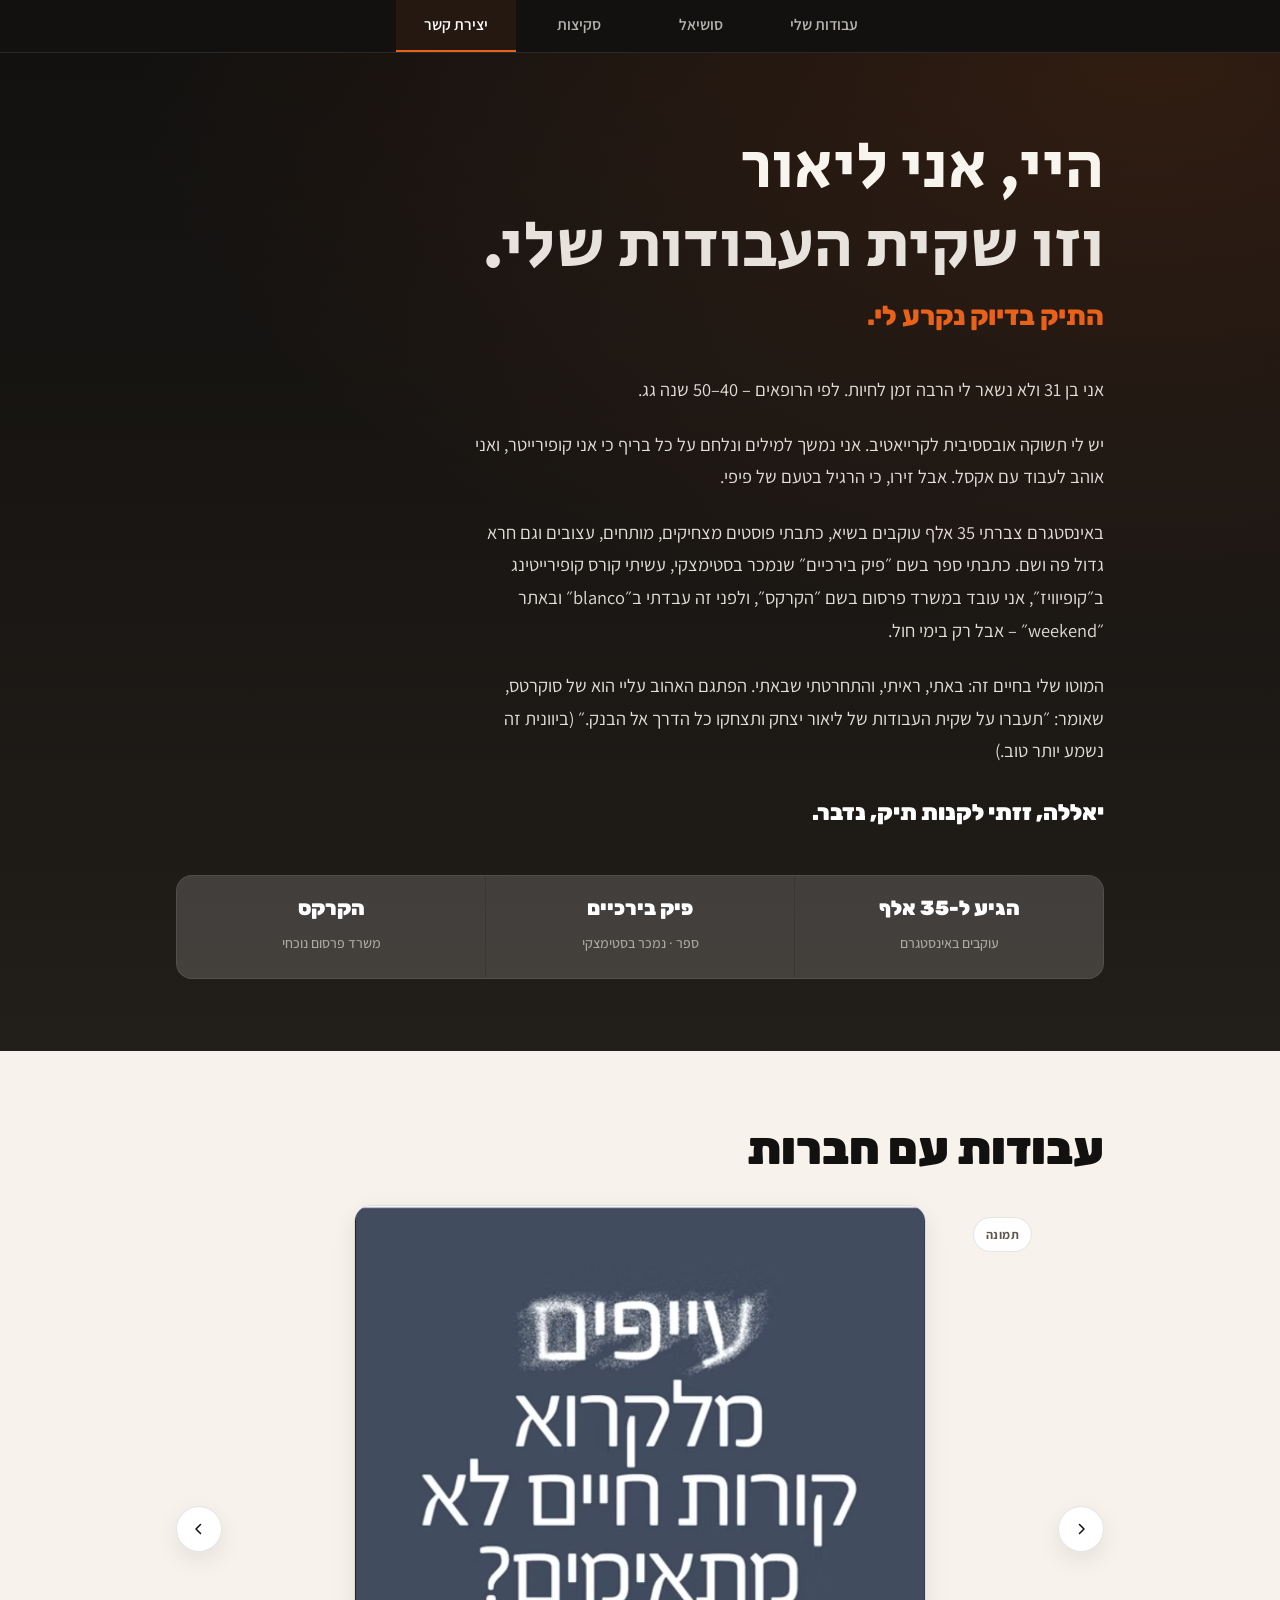
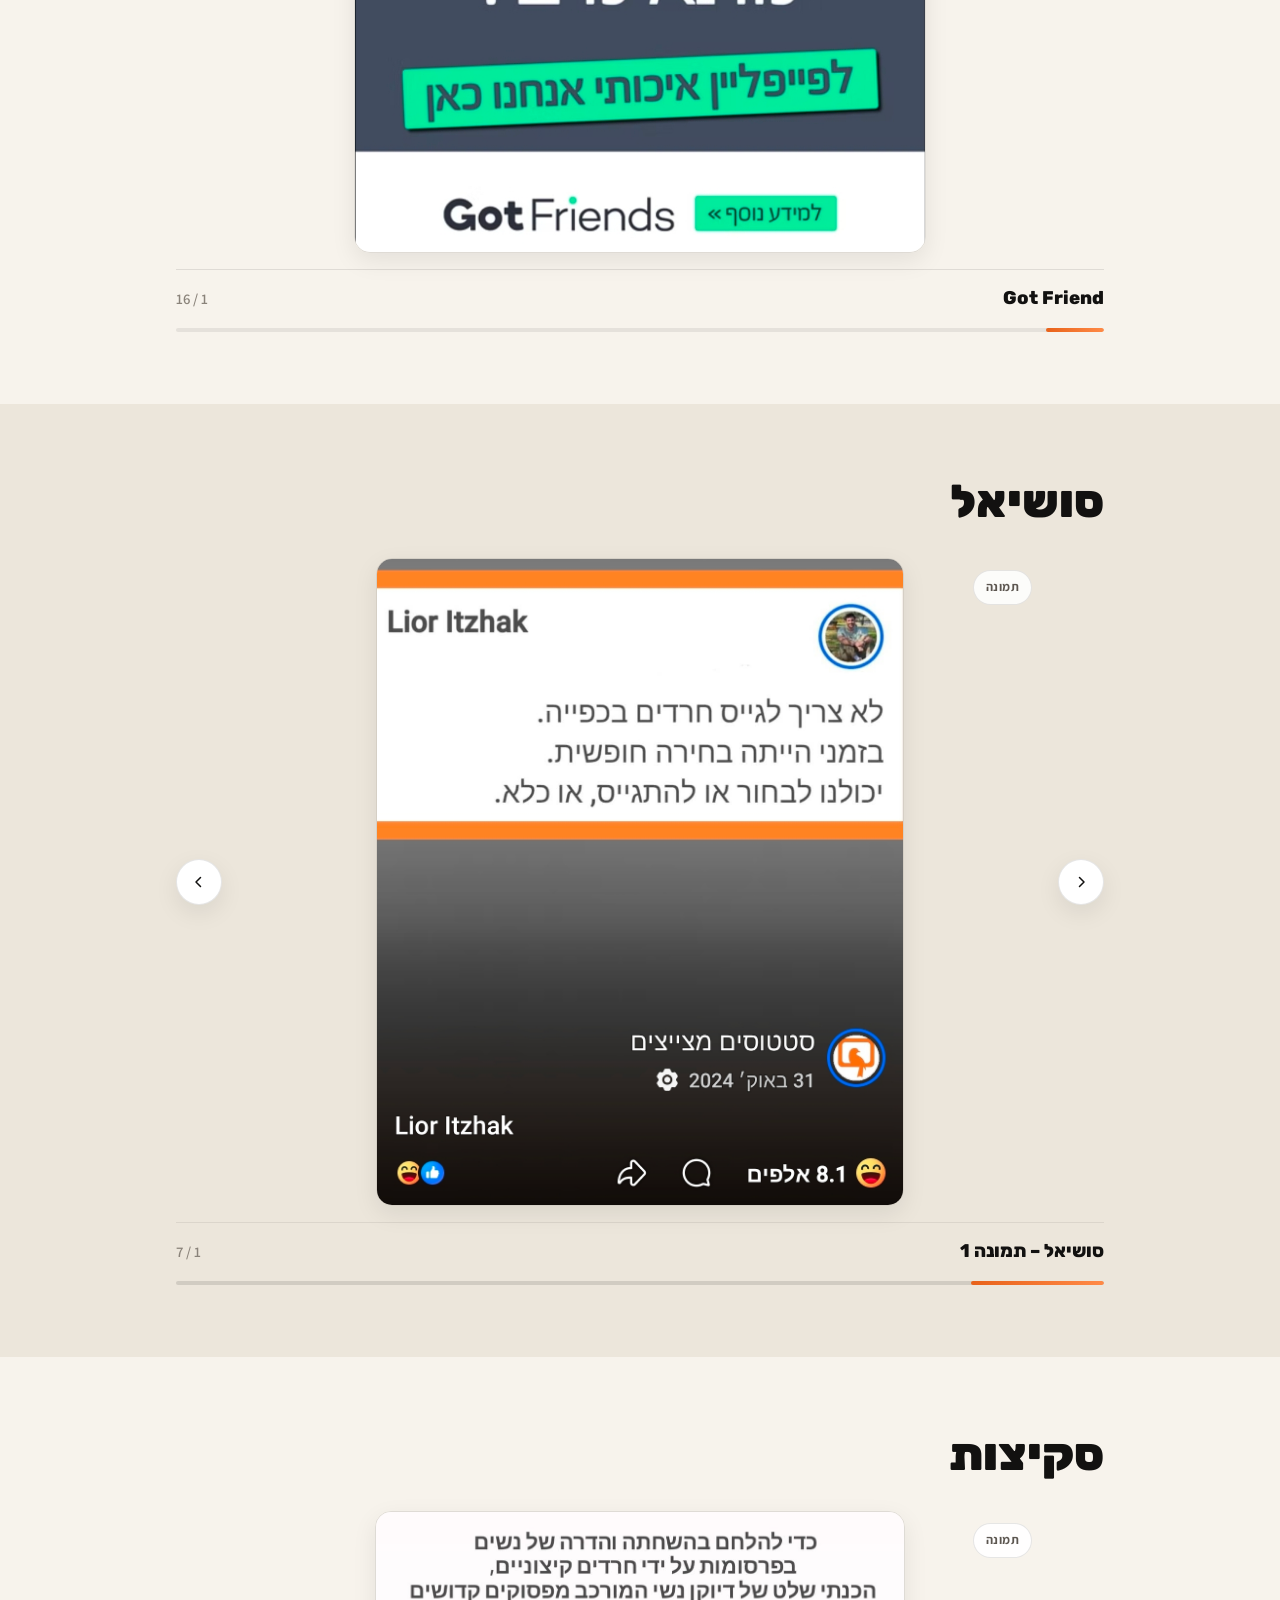
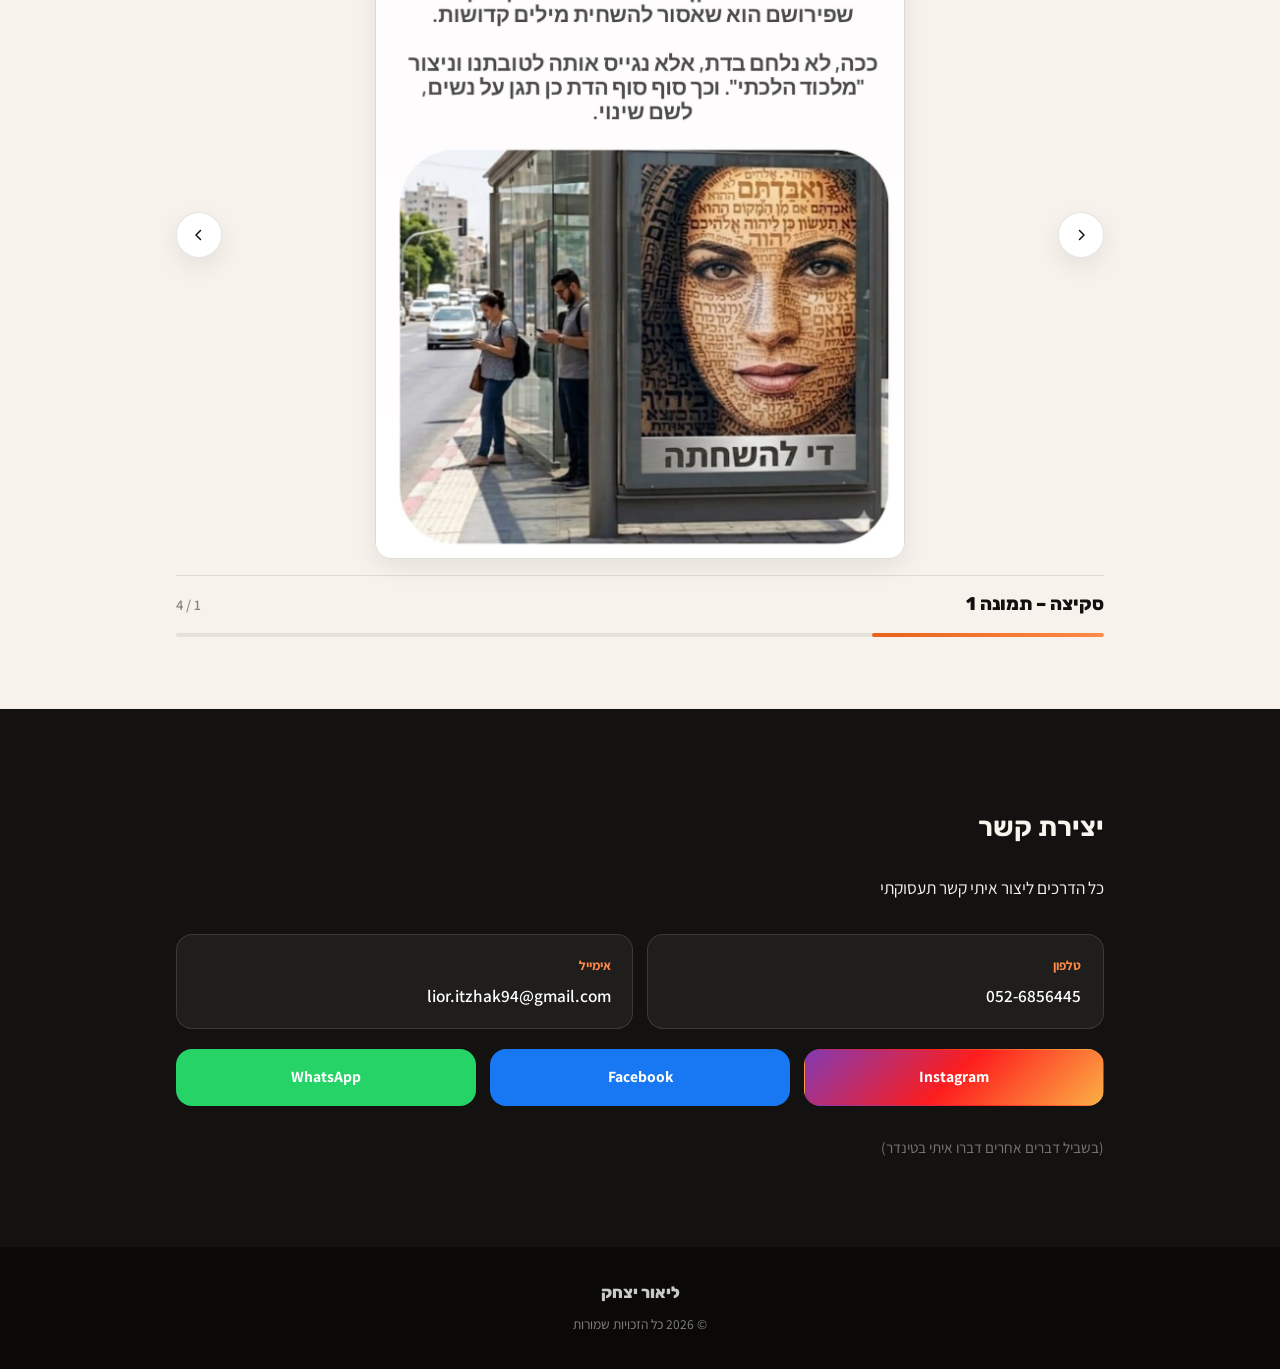
==== commit 04b1b3b6: "Add sketches section with carousel functionality and update media data" ====
--- a/index.html
+++ b/index.html
@@ -34,6 +34,7 @@
       <ul class="site-nav-list">
         <li><a href="#companies-section" data-section="companies-section">עבודות שלי</a></li>
         <li><a href="#social-section" data-section="social-section">סושיאל</a></li>
+        <li><a href="#sketches-section" data-section="sketches-section">סקיצות</a></li>
         <li><a href="#contact-section" data-section="contact-section">יצירת קשר</a></li>
       </ul>
     </nav>
@@ -90,6 +91,15 @@
       </div>
     </section>
 
+    <section id="sketches-section" class="showcase" aria-labelledby="sketches-heading">
+      <div class="showcase-inner">
+        <div class="showcase-head">
+          <h2 id="sketches-heading">סקיצות</h2>
+        </div>
+        <div id="sketches-carousel" class="carousel-mount"></div>
+      </div>
+    </section>
+
     <section id="contact-section" class="contact-section" aria-labelledby="contact-heading">
       <div class="contact-inner">
         <div class="showcase-head showcase-head--light">
--- a/styles.css
+++ b/styles.css
@@ -209,6 +209,7 @@
 
 #companies-section,
 #social-section,
+#sketches-section,
 #contact-section {
   scroll-margin-top: calc(var(--nav-height) + 0.75rem);
 }
@@ -396,7 +397,7 @@
 
 .carousel-viewport {
   position: relative;
-  min-height: min(72vh, 560px);
+  min-height: auto;
   display: flex;
   align-items: center;
   justify-content: center;
@@ -418,7 +419,7 @@
   align-items: center;
   justify-content: center;
   width: 100%;
-  min-height: min(72vh, 560px);
+  min-height: auto;
   padding: 0;
 }
 
@@ -439,10 +440,12 @@
 
 .carousel-slide img {
   display: block;
-  width: 100%;
+  width: auto;
   max-width: 100%;
   max-height: min(78vh, 720px);
   height: auto;
+  object-fit: contain;
+  margin-inline: auto;
   border-radius: var(--radius-md);
   border: 1px solid var(--line);
   box-shadow: var(--shadow-sm);
@@ -450,8 +453,12 @@
 
 .carousel-slide video {
   display: block;
-  width: 100%;
+  width: auto;
+  max-width: 100%;
   max-height: min(78vh, 720px);
+  height: auto;
+  object-fit: contain;
+  margin-inline: auto;
   border-radius: var(--radius-md);
   background: var(--cream-dark);
   border: 1px solid var(--line);
@@ -991,6 +998,64 @@
   .contact-list {
     grid-template-columns: repeat(2, 1fr);
   }
+
+  .carousel-frame {
+    display: grid;
+    grid-template-columns: auto 1fr auto;
+    align-items: center;
+    gap: 0.85rem;
+  }
+
+  .carousel-viewport {
+    min-width: 0;
+    min-height: auto;
+  }
+
+  .carousel-media {
+    min-height: auto;
+  }
+
+  .carousel-slide img,
+  .carousel-slide video {
+    width: auto;
+    max-width: 100%;
+    max-height: min(72vh, 680px);
+    height: auto;
+    object-fit: contain;
+    margin-inline: auto;
+  }
+
+  .carousel-arrow {
+    position: relative;
+    top: auto;
+    right: auto;
+    left: auto;
+    transform: none;
+    flex-shrink: 0;
+    background: var(--white);
+    border: 1px solid var(--line);
+    box-shadow: var(--shadow-sm);
+    backdrop-filter: none;
+    -webkit-backdrop-filter: none;
+  }
+
+  .carousel-arrow:hover:not(:disabled),
+  .carousel-arrow:focus-visible {
+    background: var(--white);
+    border-color: rgba(232, 98, 26, 0.35);
+    box-shadow: var(--shadow-md);
+    transform: scale(1.04);
+  }
+
+  .carousel-arrow:active:not(:disabled) {
+    transform: scale(0.98);
+  }
+
+  .carousel-arrow-prev,
+  .carousel-arrow-next {
+    right: auto;
+    left: auto;
+  }
 }
 
 /* ========== MEDIA LIGHTBOX ========== */
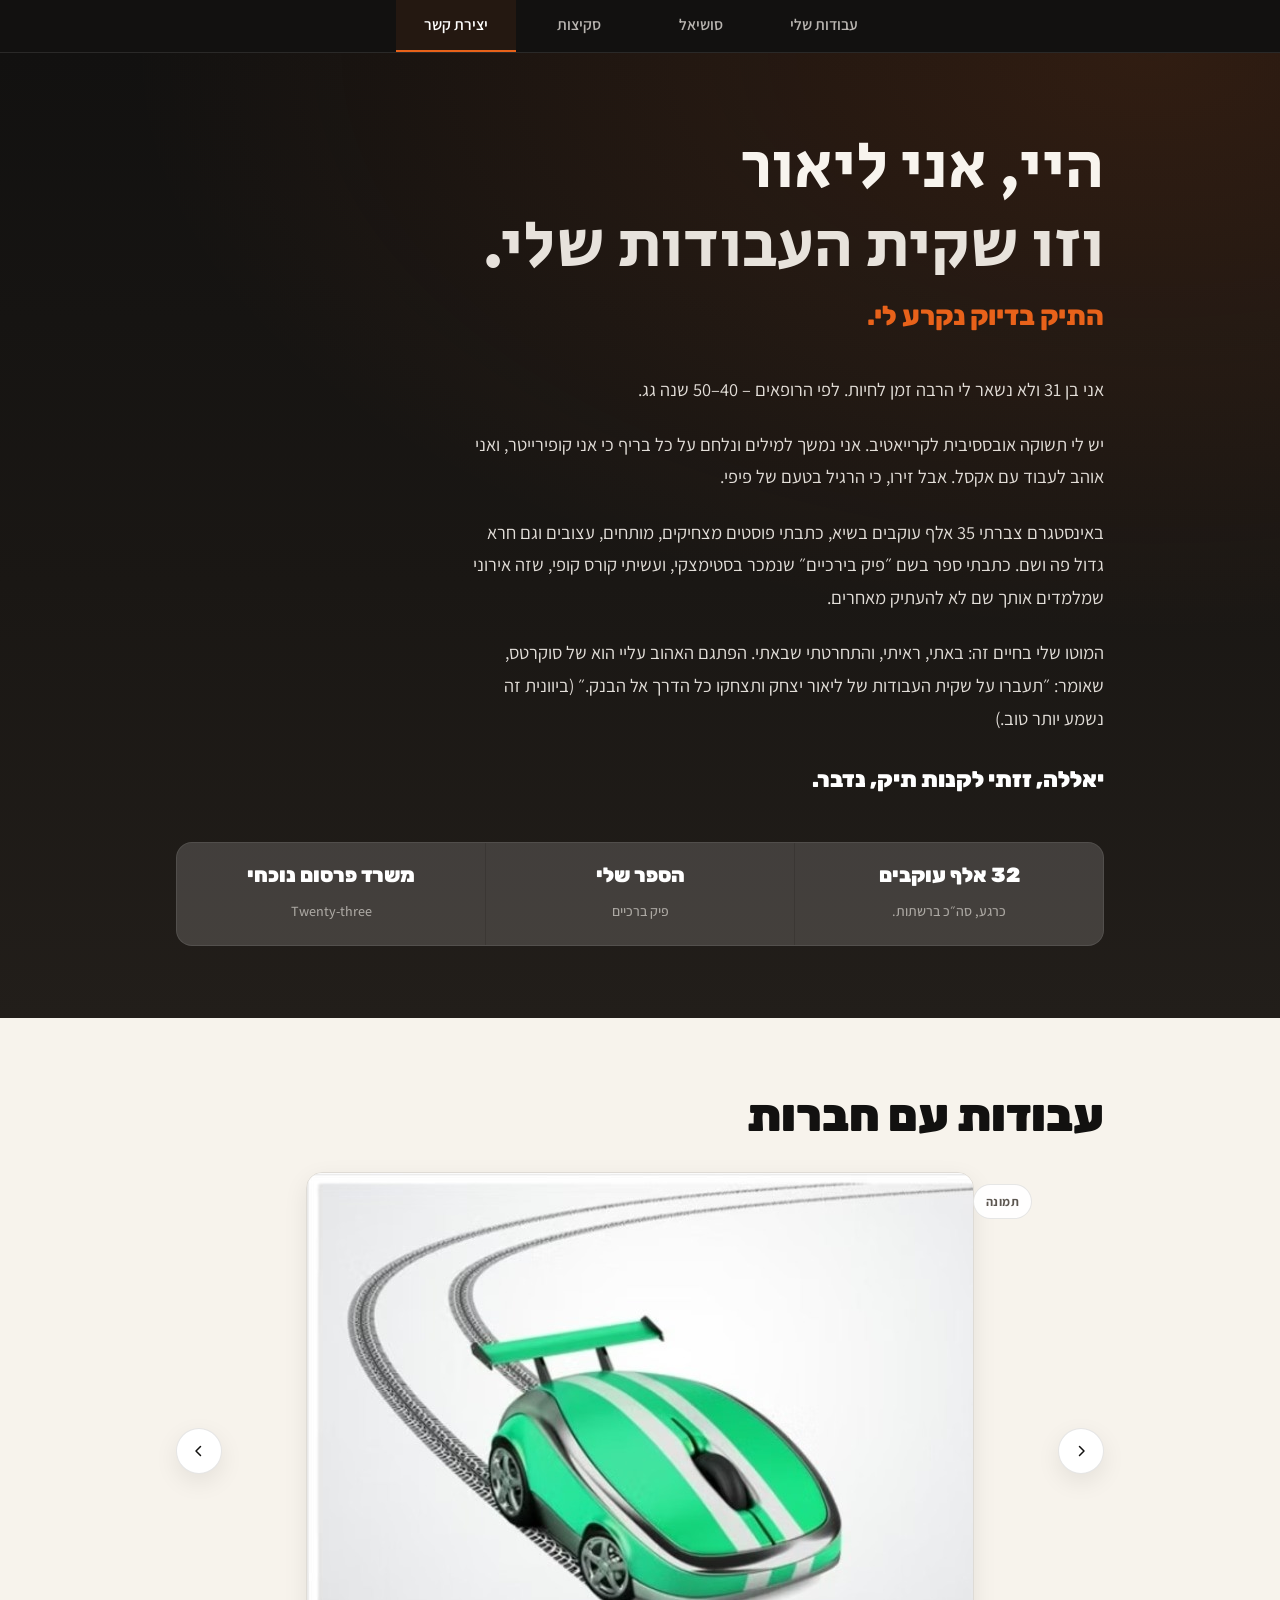
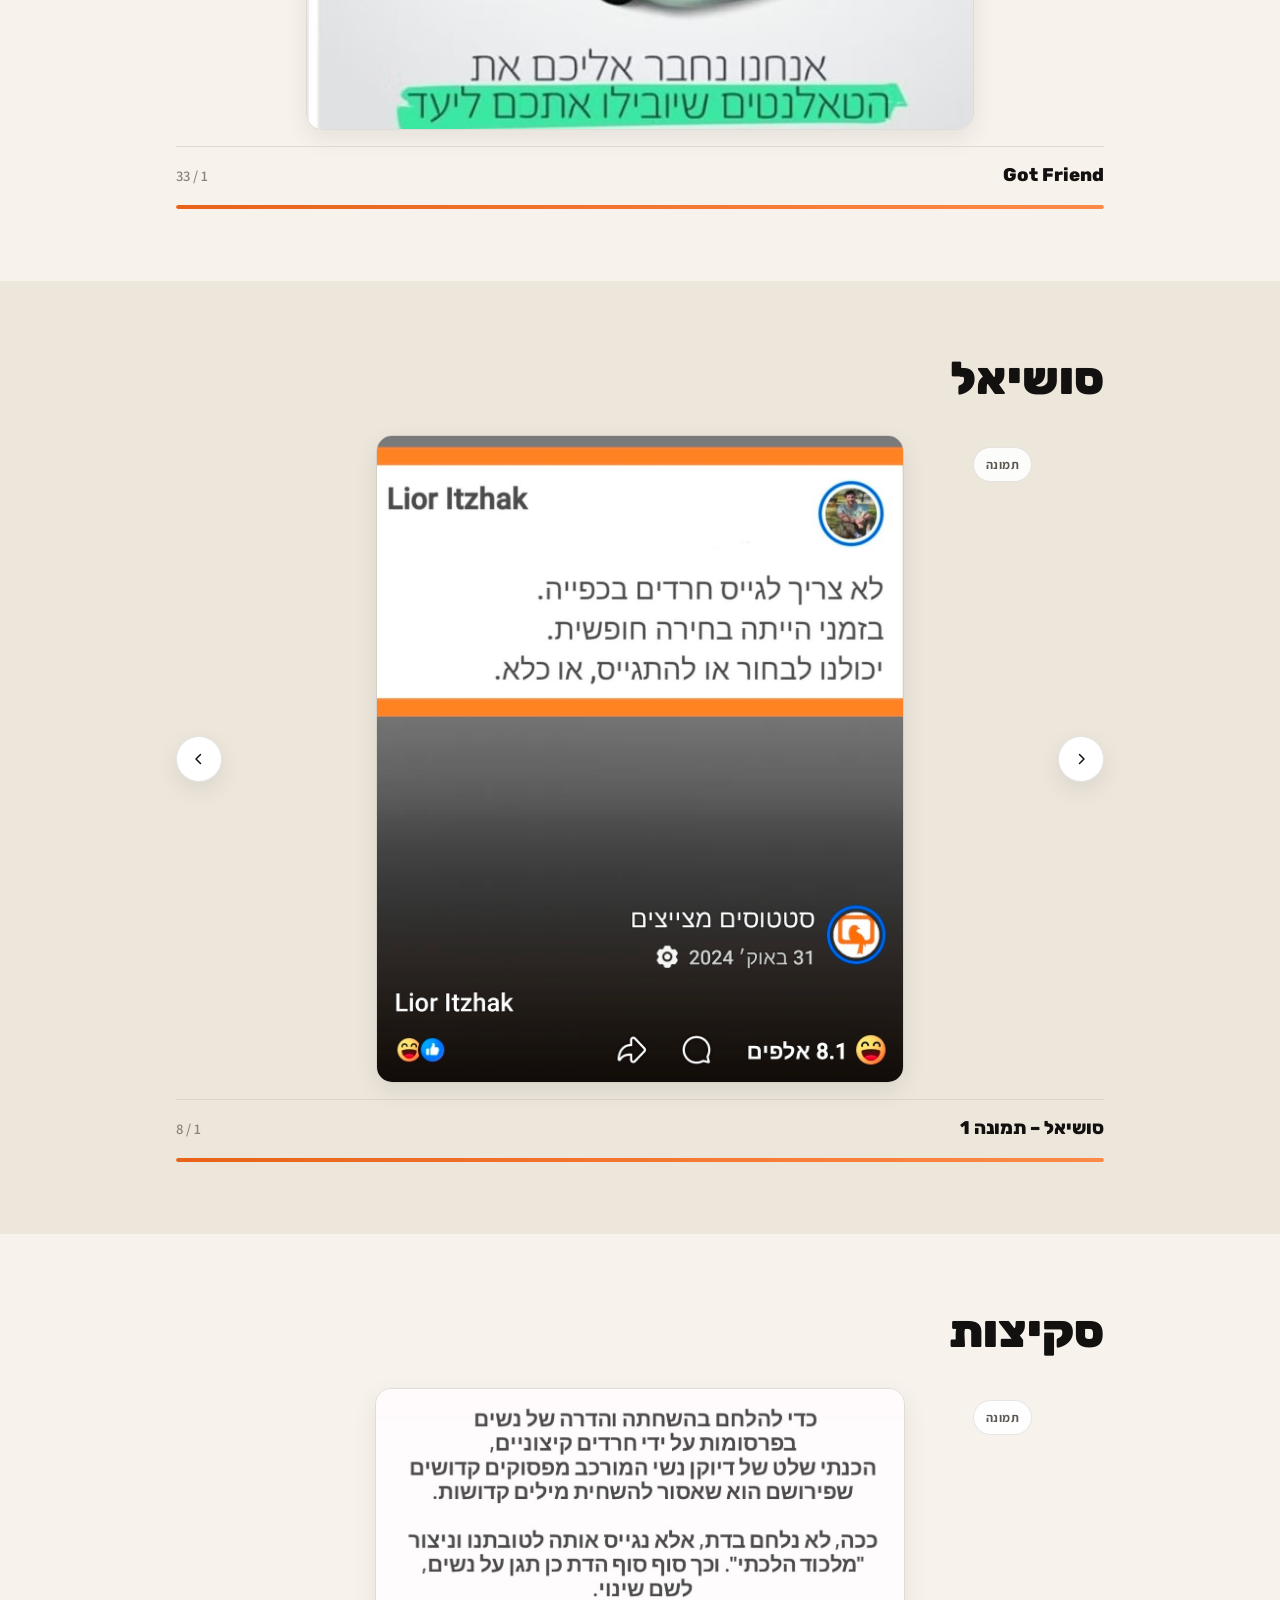
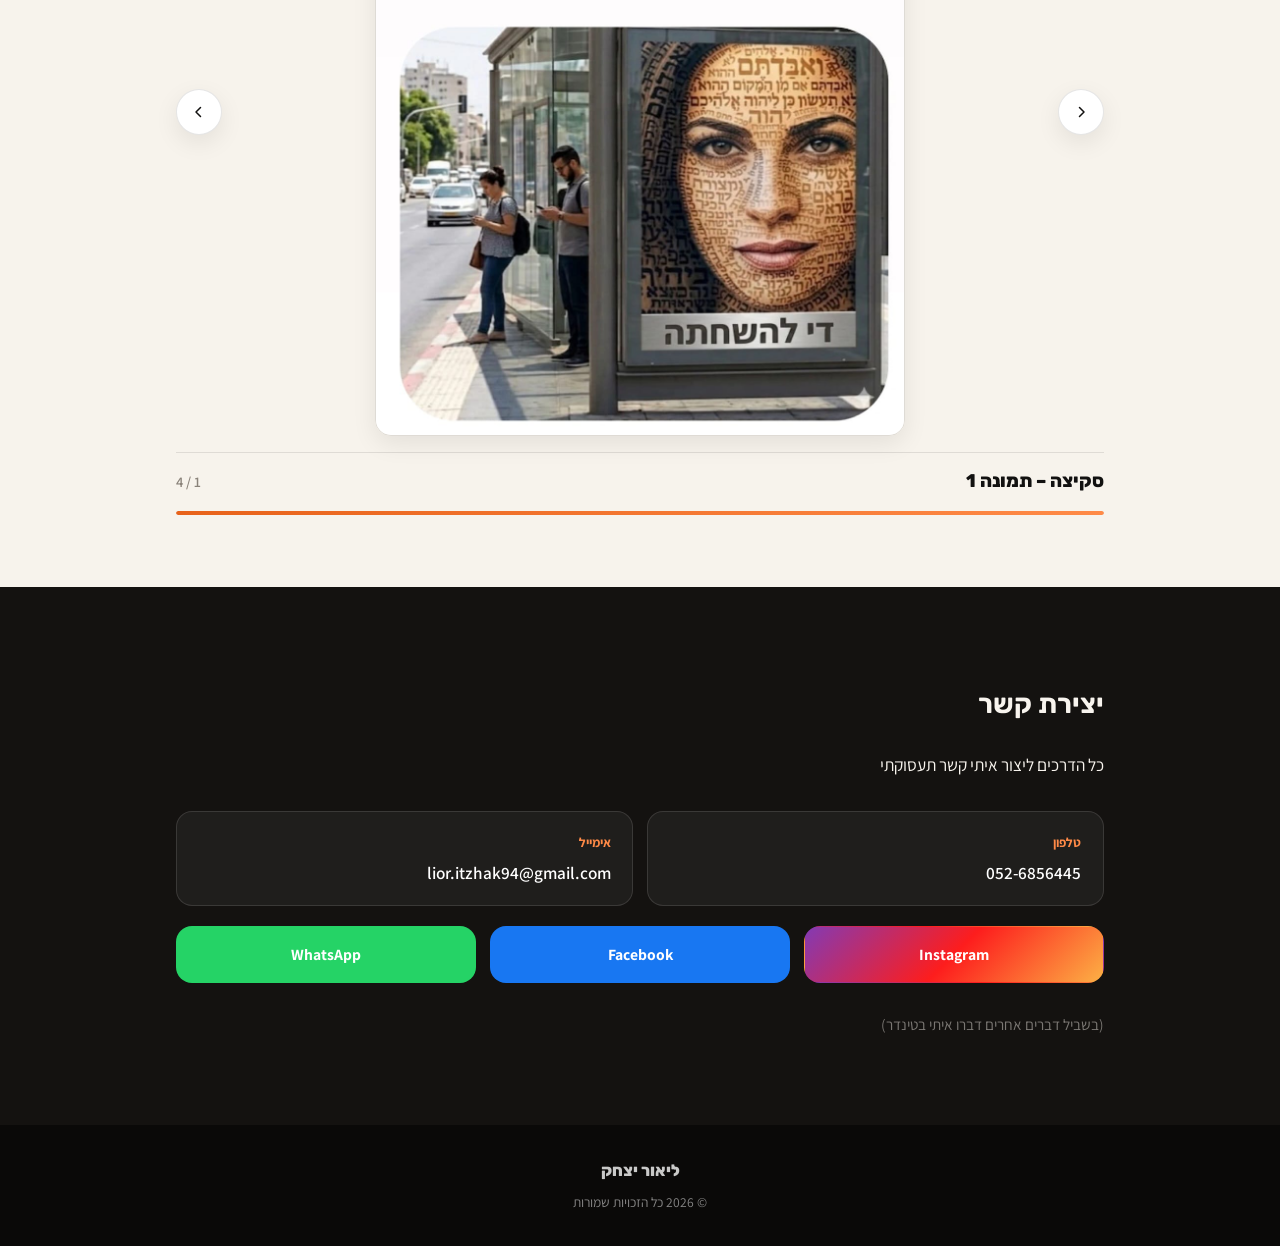
==== commit fb87c31e: "Refactor carousel functionality and update media data. Enhance autoplay features, improve video hand" ====
--- a/index.html
+++ b/index.html
@@ -54,8 +54,8 @@
           </p>
           <p>
             באינסטגרם צברתי 35 אלף עוקבים בשיא, כתבתי פוסטים מצחיקים, מותחים, עצובים
-            וגם חרא גדול פה ושם. כתבתי ספר בשם ״פיק בירכיים״ שנמכר בסטימצקי, עשיתי קורס קופירייטינג ב״קופיוויז״,
-            אני עובד במשרד פרסום בשם ״הקרקס״, ולפני זה עבדתי ב״blanco״ ובאתר ״weekend״ – אבל רק בימי חול.
+            וגם חרא גדול פה ושם. כתבתי ספר בשם ״פיק בירכיים״ שנמכר בסטימצקי, ועשיתי קורס קופי,
+            שזה אירוני שמלמדים אותך שם לא להעתיק מאחרים.
           </p>
           <p>
             המוטו שלי בחיים זה: באתי, ראיתי, והתחרטתי שבאתי. הפתגם האהוב עליי הוא של סוקרטס, שאומר:
@@ -66,9 +66,9 @@
         </div>
 
         <ul class="stats-bar" aria-label="נקודות עיקריות">
-          <li><strong>הגיע ל-35 אלף</strong><span>עוקבים באינסטגרם</span></li>
-          <li><strong>פיק בירכיים</strong><span>ספר · נמכר בסטימצקי</span></li>
-          <li><strong>הקרקס</strong><span>משרד פרסום נוכחי</span></li>
+          <li><strong>32 אלף עוקבים</strong><span>כרגע, סה״כ ברשתות.</span></li>
+          <li><strong>הספר שלי</strong><span>פיק ברכיים</span></li>
+          <li><strong>משרד פרסום נוכחי</strong><span>Twenty-three</span></li>
         </ul>
       </div>
     </section>
@@ -122,7 +122,7 @@
         </ul>
 
         <div class="social-buttons" aria-label="רשתות חברתיות">
-          <a class="social-btn social-btn--instagram" href="https://www.instagram.com/lioritzhak94/" rel="noopener noreferrer">
+          <a class="social-btn social-btn--instagram" href="https://www.instagram.com/lior.itzhak94?igsh=aHlvNHE1eGczejNr" rel="noopener noreferrer">
             Instagram
             <span class="sr-only"> – נפתח בחלון חדש</span>
           </a>
--- a/styles.css
+++ b/styles.css
@@ -398,15 +398,35 @@
 .carousel-viewport {
   position: relative;
   min-height: auto;
+  display: block;
+  background: transparent;
+  touch-action: pan-y pinch-zoom;
+}
+
+.carousel-slide {
+  width: 100%;
+}
+
+.carousel-slide:not(.is-active) {
+  position: absolute;
+  inset: 0;
   display: flex;
   align-items: center;
   justify-content: center;
-  background: transparent;
-  touch-action: pan-y pinch-zoom;
-}
-
-.carousel-slide {
-  width: 100%;
+  opacity: 0;
+  visibility: hidden;
+  pointer-events: none;
+  z-index: 0;
+}
+
+.carousel-slide.is-active {
+  position: relative;
+  display: flex;
+  align-items: center;
+  justify-content: center;
+  z-index: 1;
+  opacity: 1;
+  visibility: visible;
 }
 
 .carousel-slide[hidden] {
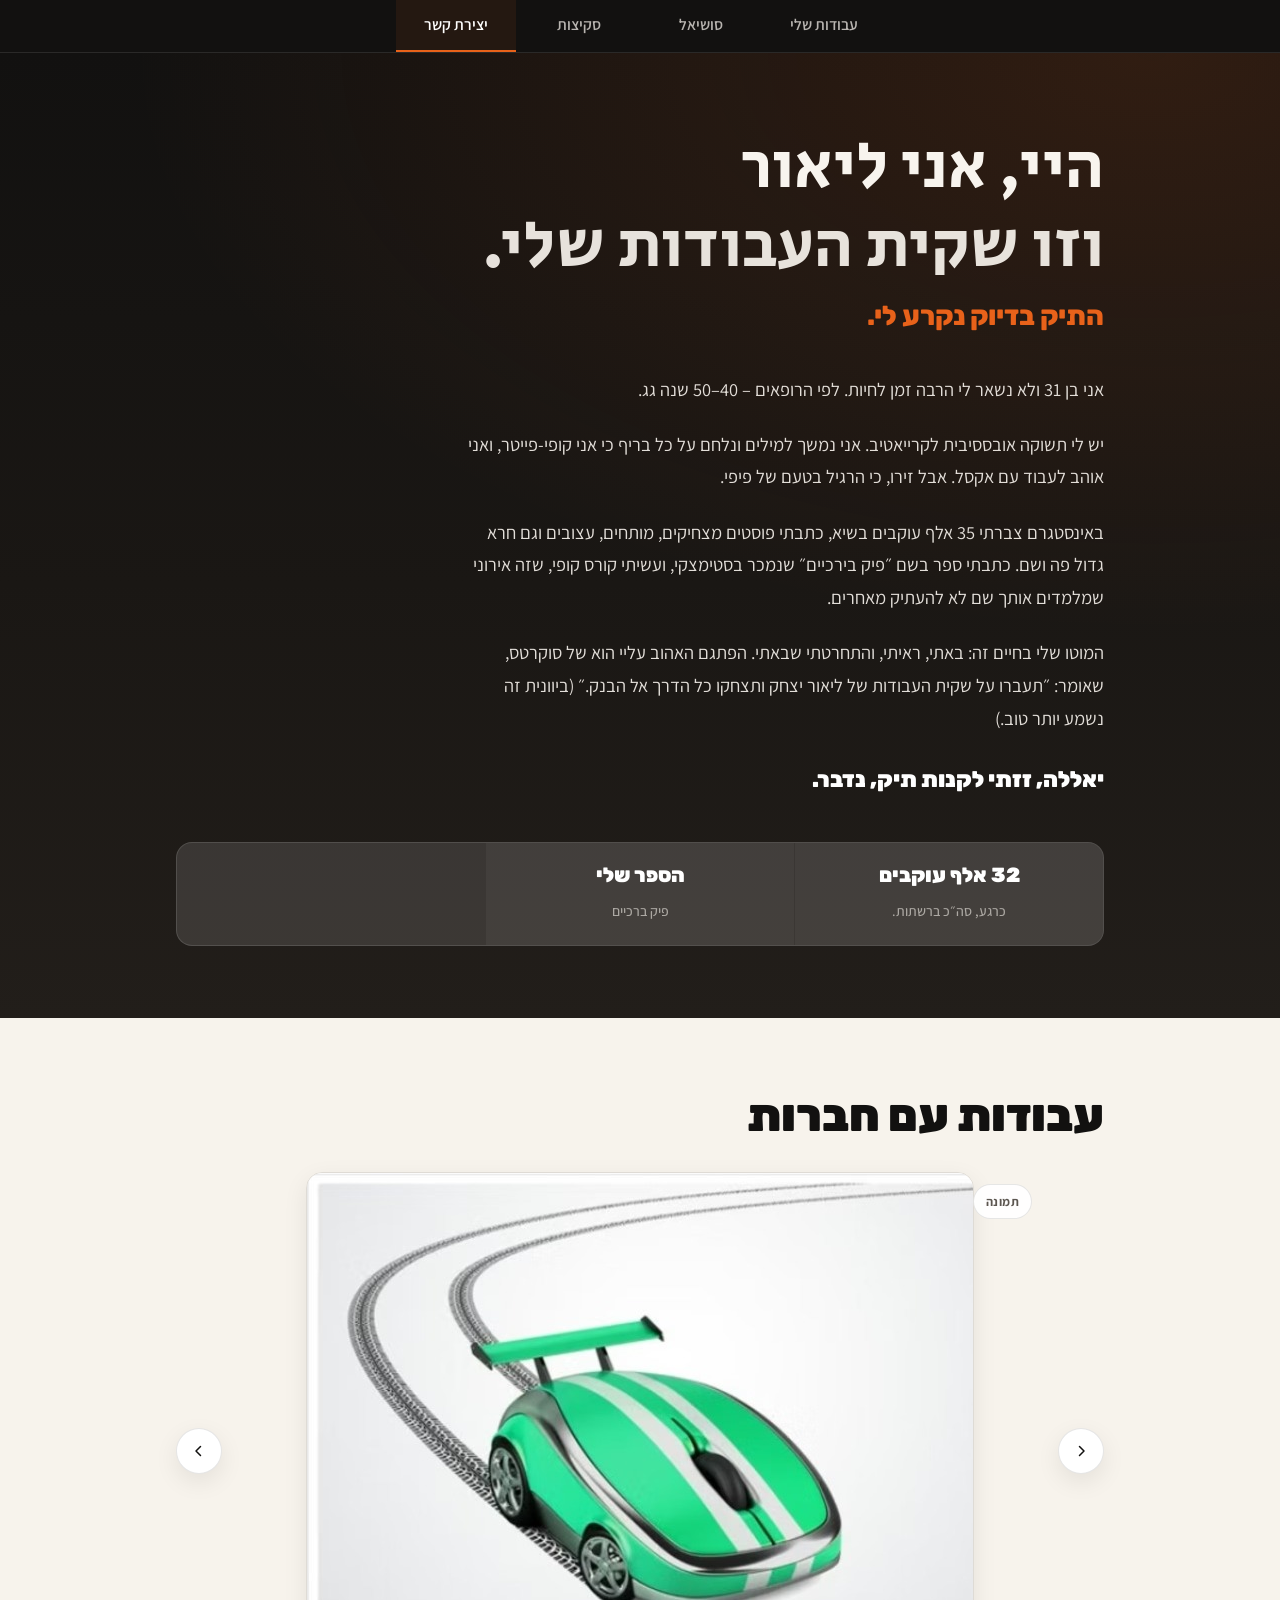
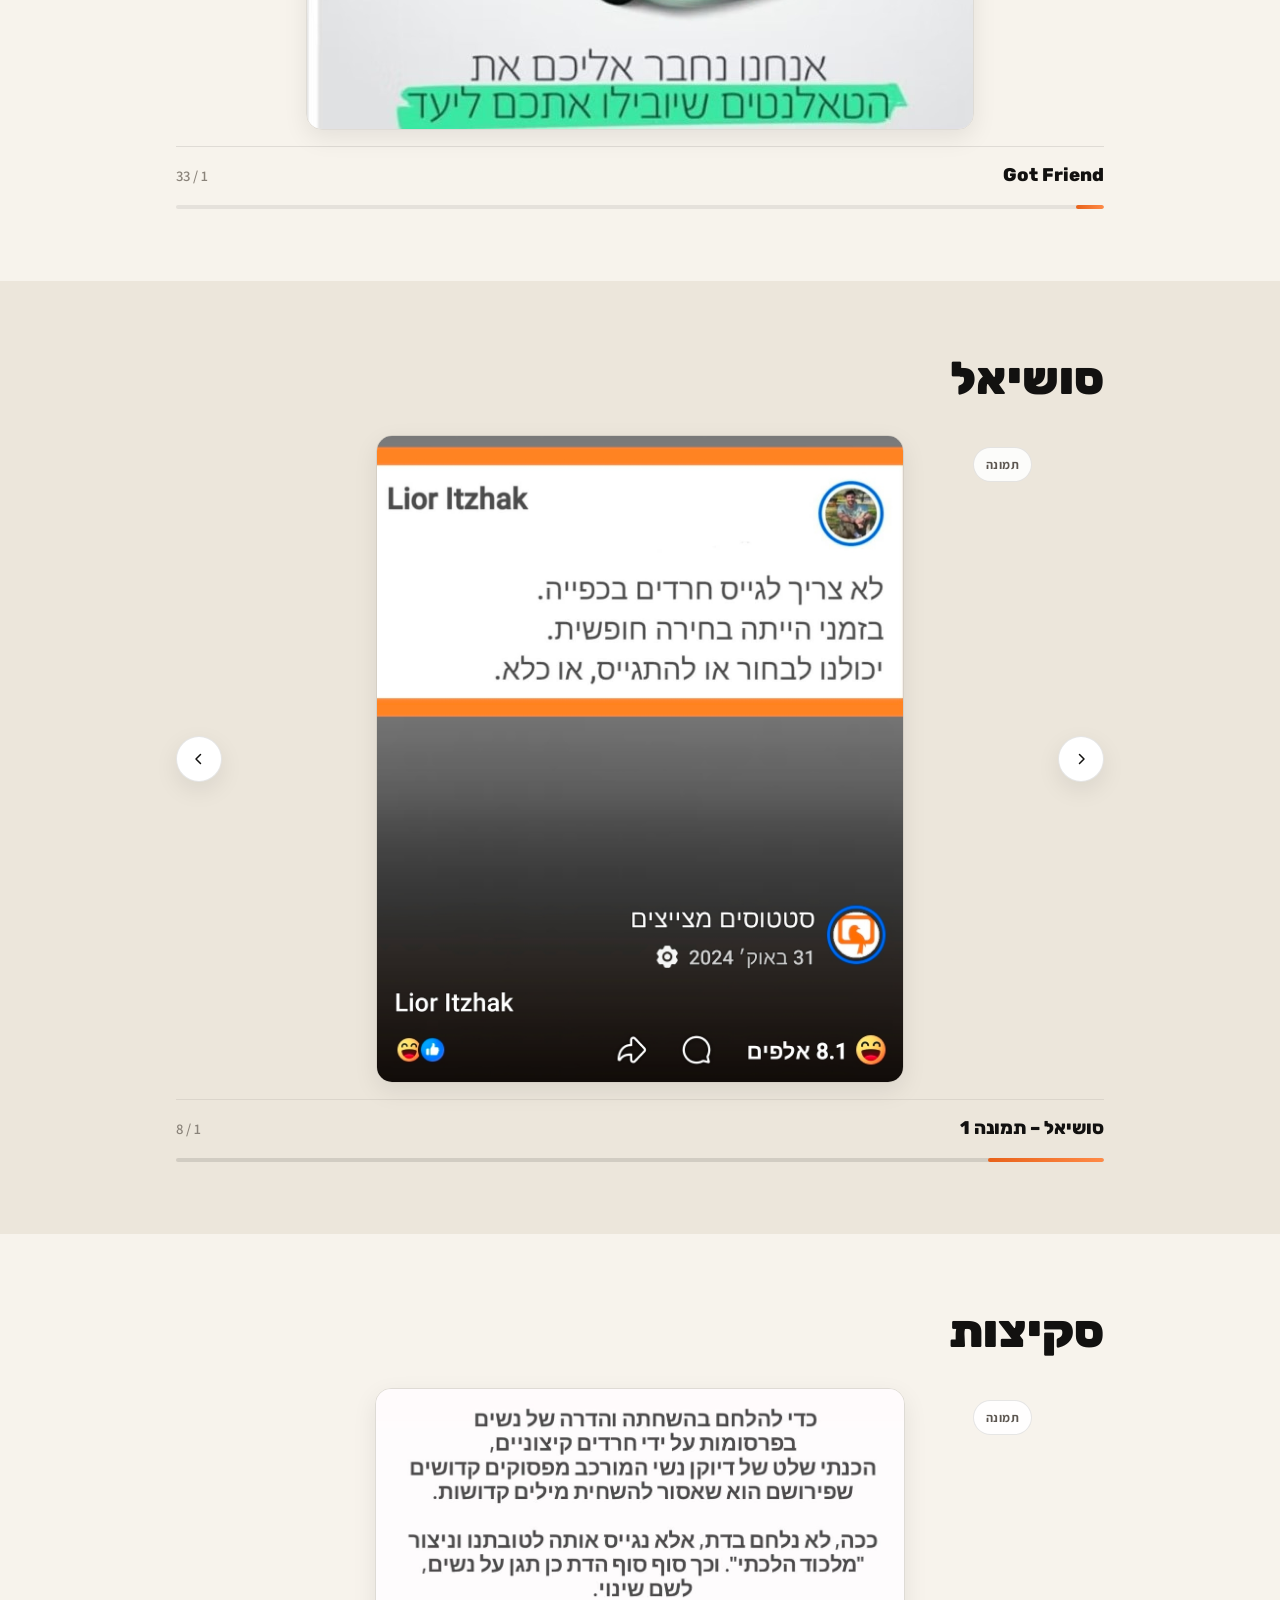
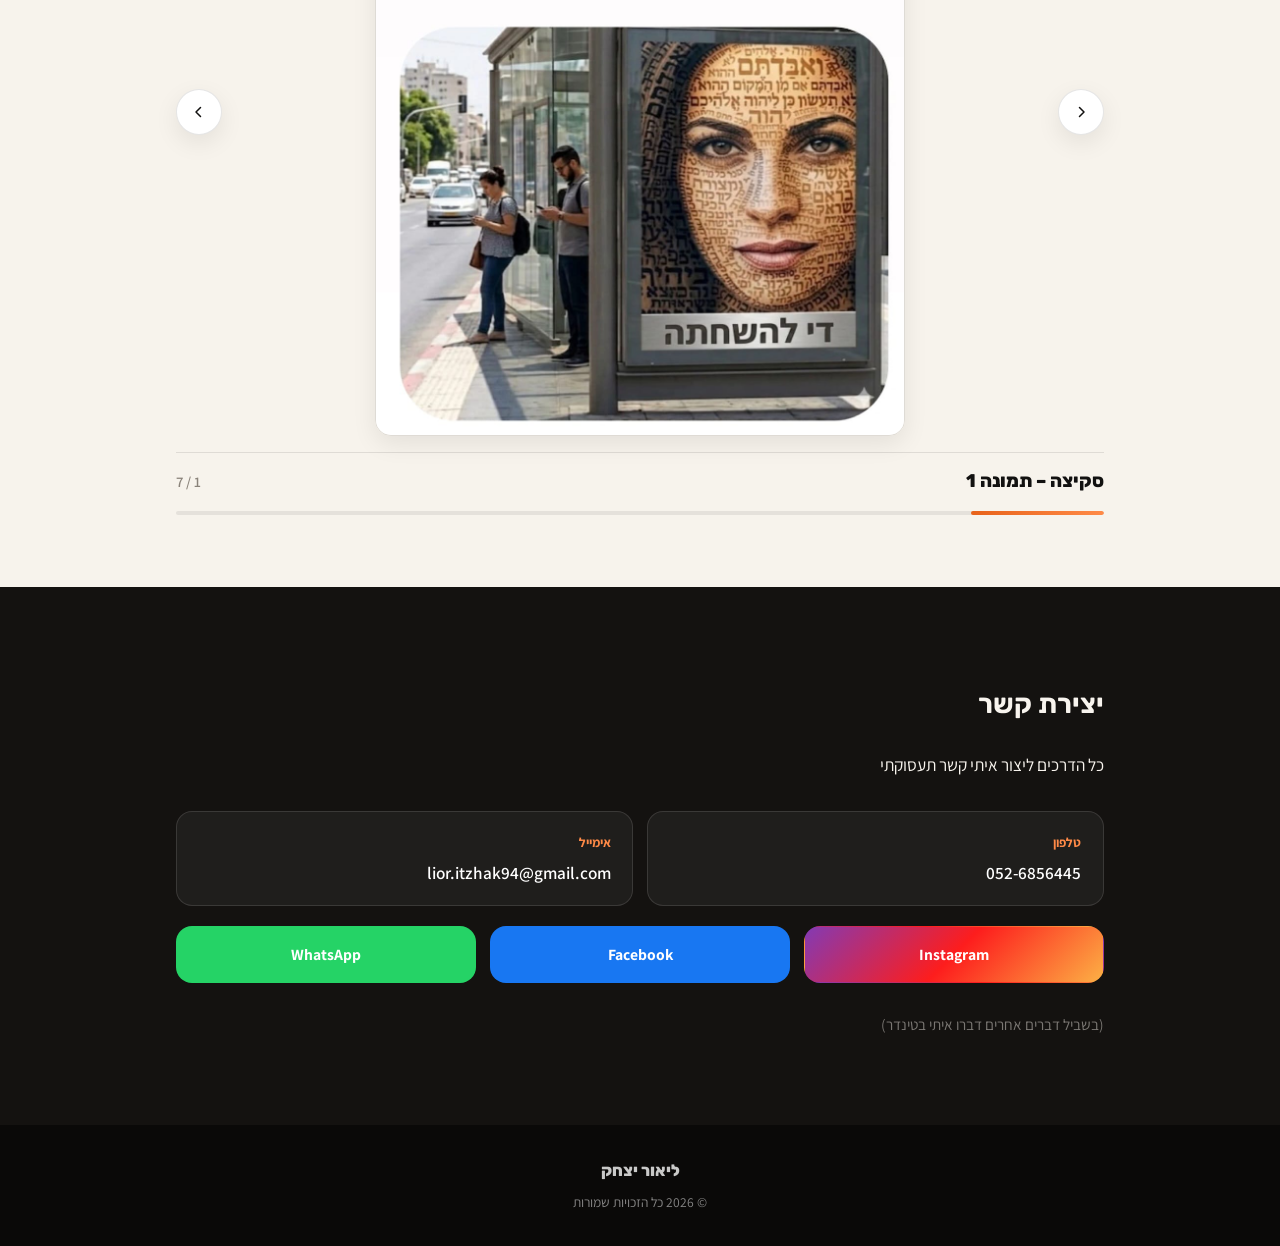
==== commit 61e5ee87: "Update site copy and expand sketches carousel with new media. Remove current workplace references, c" ====
--- a/index.html
+++ b/index.html
@@ -49,7 +49,7 @@
         <div class="opening-body">
           <p>אני בן 31 ולא נשאר לי הרבה זמן לחיות. לפי הרופאים – 40–50 שנה גג.</p>
           <p>
-            יש לי תשוקה אובססיבית לקרייאטיב. אני נמשך למילים ונלחם על כל בריף כי אני קופירייטר,
+            יש לי תשוקה אובססיבית לקרייאטיב. אני נמשך למילים ונלחם על כל בריף כי אני קופי-פייטר,
             ואני אוהב לעבוד עם אקסל. אבל זירו, כי הרגיל בטעם של פיפי.
           </p>
           <p>
@@ -68,7 +68,6 @@
         <ul class="stats-bar" aria-label="נקודות עיקריות">
           <li><strong>32 אלף עוקבים</strong><span>כרגע, סה״כ ברשתות.</span></li>
           <li><strong>הספר שלי</strong><span>פיק ברכיים</span></li>
-          <li><strong>משרד פרסום נוכחי</strong><span>Twenty-three</span></li>
         </ul>
       </div>
     </section>
